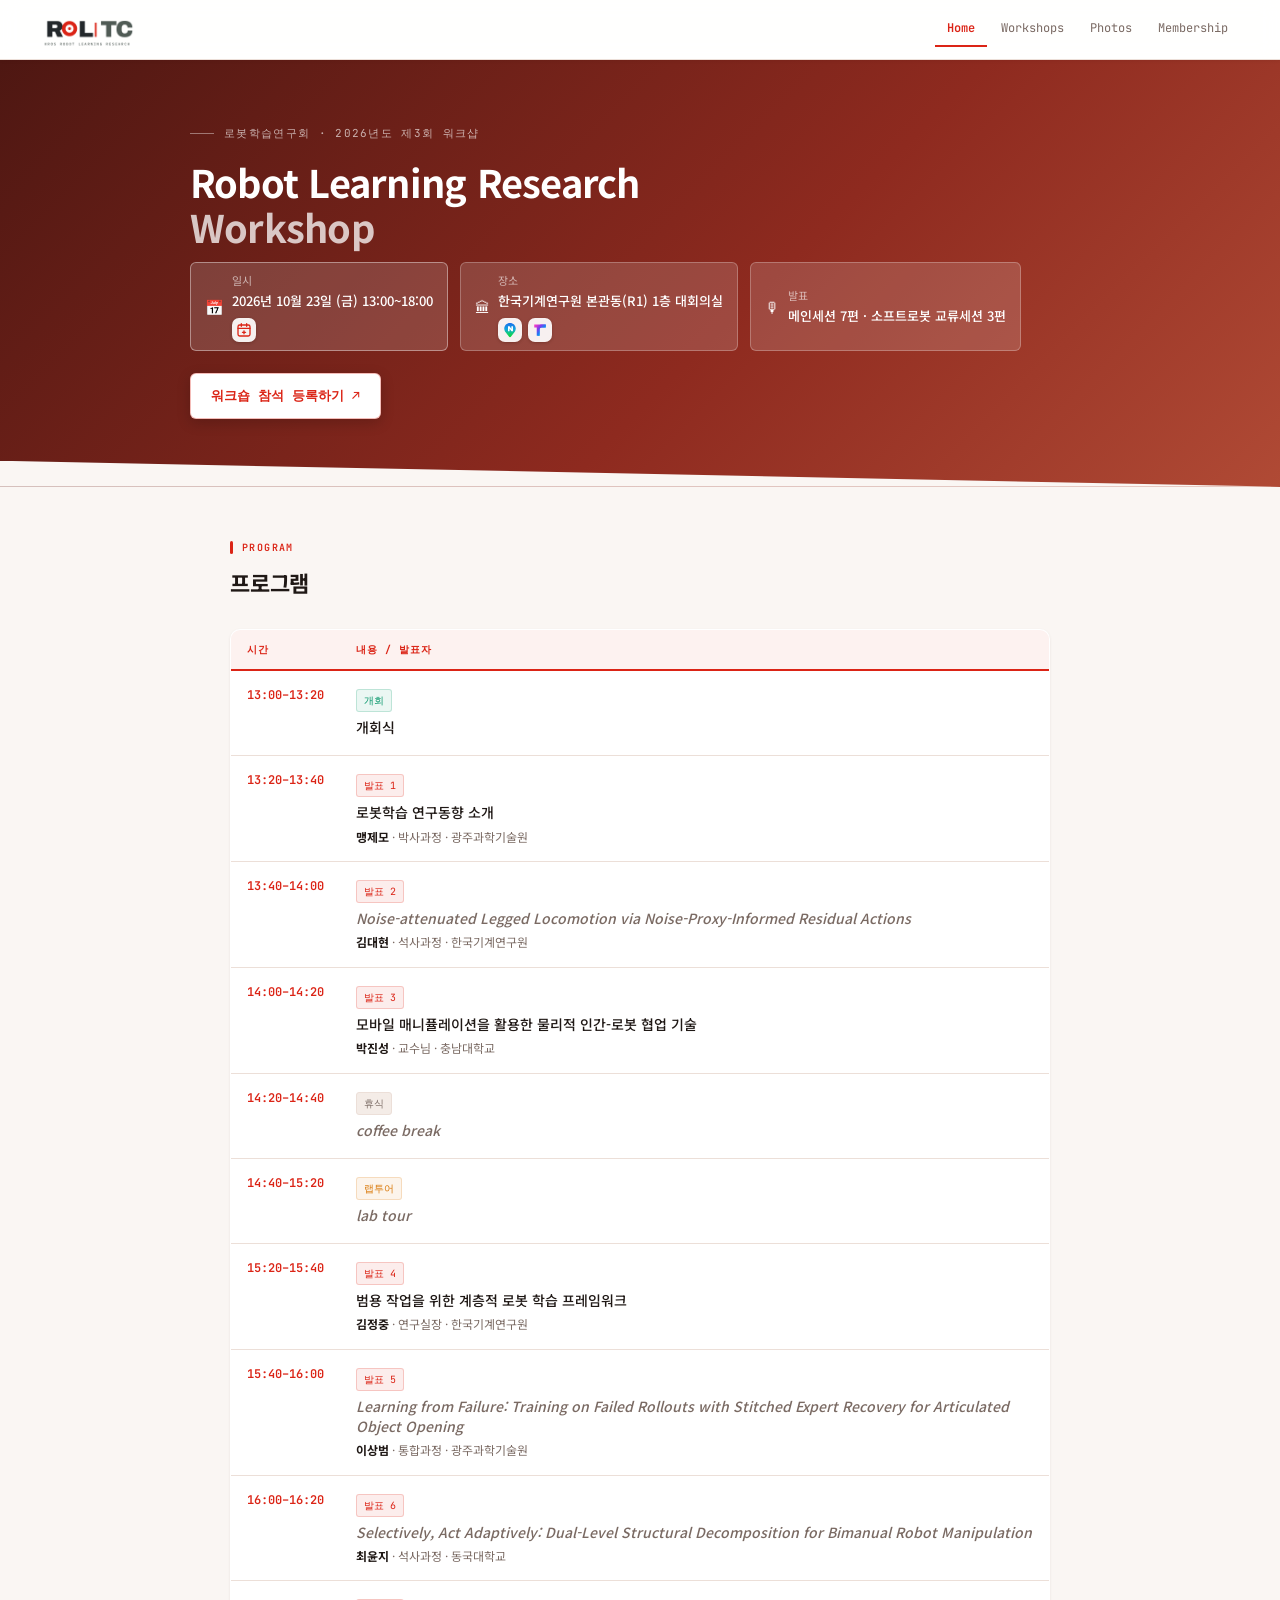
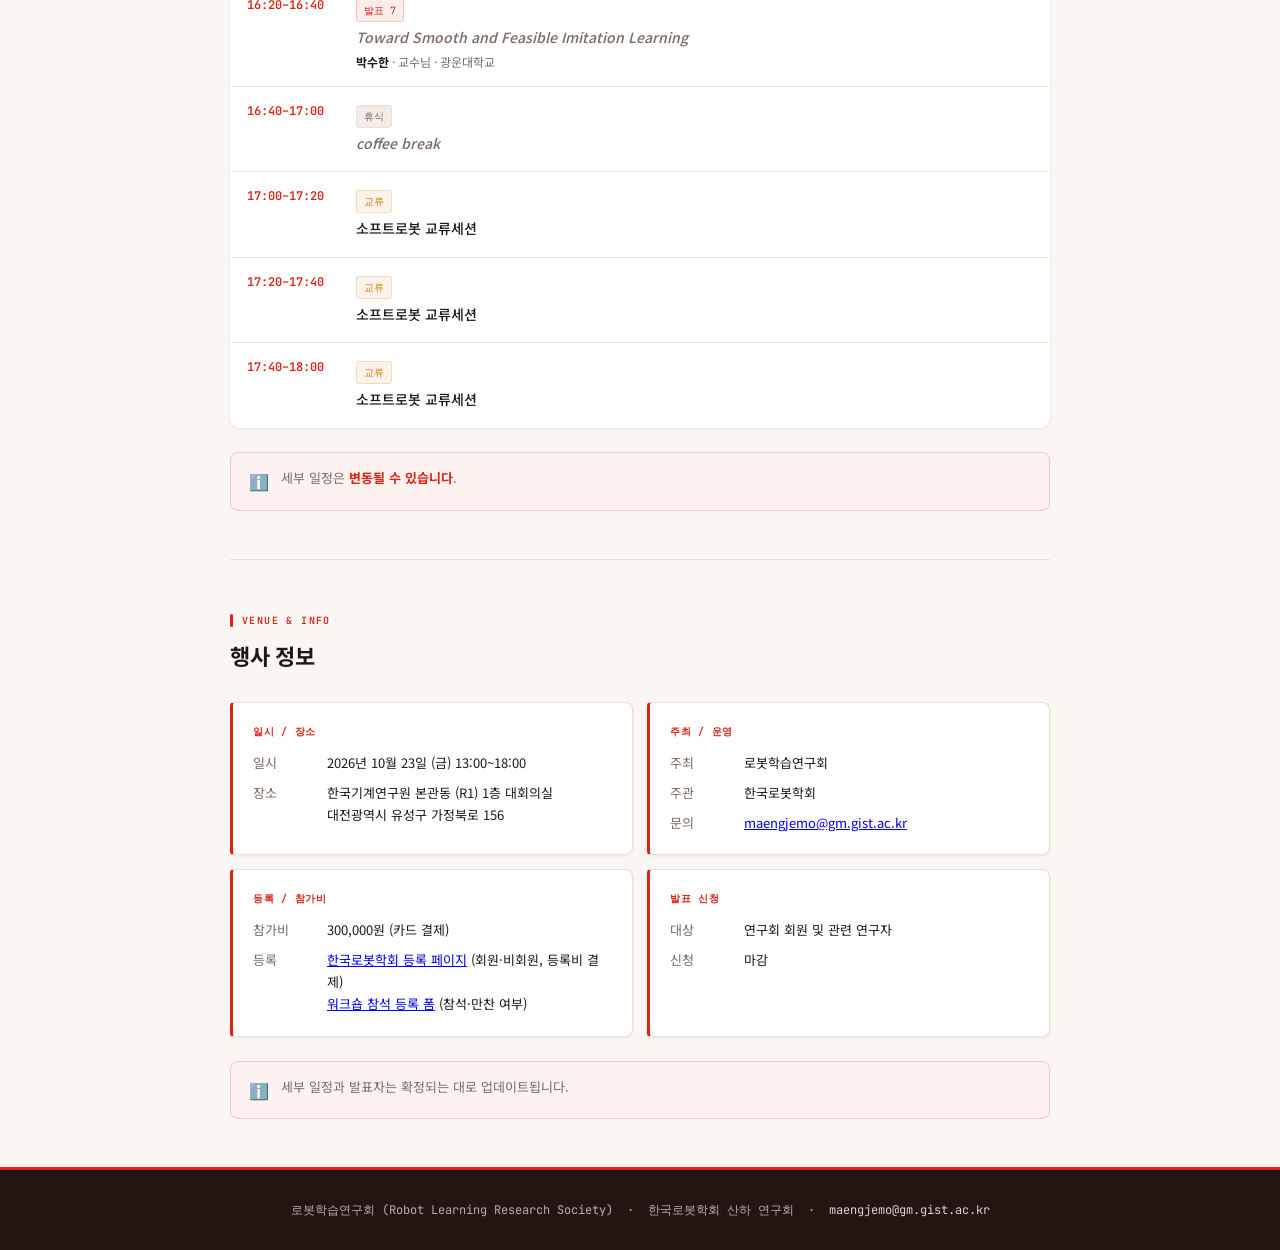
==== index.html @ 141d7c0e "히어로 발표 칩을 '메인세션 7편 · 소프트로봇 교류세션 3편' 으로 나눠 표시 - sync_timetable.py: 교류 배지 행을 따로 세고, 내용이 모두 같으면 그 이름으로 " ====
<!DOCTYPE html>
<html lang="ko">
<head>
  <meta charset="UTF-8">
  <meta name="viewport" content="width=device-width, initial-scale=1.0">
  <title>로봇학습연구회 | 2026년도 제3회 워크샵</title>
    <link rel="icon" href="favicon.ico" sizes="48x48">
  <link rel="icon" type="image/png" sizes="32x32" href="assets/logos/favicon/favicon-32.png">
  <link rel="icon" type="image/png" sizes="16x16" href="assets/logos/favicon/favicon-16.png">
  <link rel="apple-touch-icon" href="assets/logos/favicon/apple-touch-icon.png">
  <link rel="preconnect" href="https://fonts.googleapis.com">
  <link href="https://fonts.googleapis.com/css2?family=Noto+Sans+KR:wght@300;400;500;700&family=JetBrains+Mono:wght@400;600&display=swap" rel="stylesheet">
  <link rel="stylesheet" href="assets/style.css?v=20261006a">
</head>
<body>

<header>
  <a class="logo" href="index.html"><img src="assets/logos/png/RoL-TC_1a_positive.png" alt="RoL-TC · KROS Robot Learning Research"></a>
  <nav class="tabs">
    <a class="tab active" href="index.html">Home</a>
    <a class="tab" href="workshops/index.html">Workshops</a>
    <a class="tab" href="photos/index.html">Photos</a>
    <a class="tab" href="join/index.html">Membership</a>
  </nav>
</header>

<div class="hero">
  <div class="hero-inner">
    <div class="hero-eyebrow">로봇학습연구회 · 2026년도 제3회 워크샵</div>
    <h1>Robot Learning Research<br><em>Workshop</em></h1>
    <div class="hero-meta">
      <div class="meta-chip chip-accent">
        <span class="icon">📅</span>
        <div>
          <span class="label">일시</span>
          <span class="value">2026년 10월 23일 (금) 13:00~18:00</span>
          <div class="chip-actions">
            <div class="cal-add">
              <button type="button" class="chip-icon cal-add-btn" aria-haspopup="true" aria-expanded="false" title="일정 추가" aria-label="일정 추가"><img src="assets/icons/addcal.svg" alt="일정 추가" width="20" height="20"></button>
              <div class="cal-add-menu" hidden>
                <a class="cal-add-item" href="https://outlook.live.com/calendar/0/deeplink/compose?path=/calendar/action/compose&amp;rru=addevent&amp;subject=2026%EB%85%84%20%EC%A0%9C%203%ED%9A%8C%20%EB%A1%9C%EB%B4%87%ED%95%99%EC%8A%B5%EC%97%B0%EA%B5%AC%ED%9A%8C%20%EC%9B%8C%ED%81%AC%EC%83%B5&amp;startdt=2026-10-23T13%3A00%3A00%2B09%3A00&amp;enddt=2026-10-23T18%3A00%3A00%2B09%3A00&amp;location=%ED%95%9C%EA%B5%AD%EA%B8%B0%EA%B3%84%EC%97%B0%EA%B5%AC%EC%9B%90%20%EB%B3%B8%EA%B4%80%EB%8F%99%20%28R1%29%201%EC%B8%B5%20%EB%8C%80%ED%9A%8C%EC%9D%98%EC%8B%A4%2C%20%EB%8C%80%EC%A0%84%EA%B4%91%EC%97%AD%EC%8B%9C%20%EC%9C%A0%EC%84%B1%EA%B5%AC%20%EA%B0%80%EC%A0%95%EB%B6%81%EB%A1%9C%20156&amp;body=https%3A%2F%2Fgist-ailab.github.io%2Frol-tc-kros%2F" target="_blank" rel="noopener"><img src="assets/icons/outlook.svg" alt="" width="20" height="20"><span class="cai-text"><span class="cai-label">Outlook (개인 계정)</span><span class="cai-desc">outlook.com · hotmail 계정</span></span></a>
                <a class="cal-add-item" href="https://outlook.office.com/calendar/0/deeplink/compose?path=/calendar/action/compose&amp;rru=addevent&amp;subject=2026%EB%85%84%20%EC%A0%9C%203%ED%9A%8C%20%EB%A1%9C%EB%B4%87%ED%95%99%EC%8A%B5%EC%97%B0%EA%B5%AC%ED%9A%8C%20%EC%9B%8C%ED%81%AC%EC%83%B5&amp;startdt=2026-10-23T13%3A00%3A00%2B09%3A00&amp;enddt=2026-10-23T18%3A00%3A00%2B09%3A00&amp;location=%ED%95%9C%EA%B5%AD%EA%B8%B0%EA%B3%84%EC%97%B0%EA%B5%AC%EC%9B%90%20%EB%B3%B8%EA%B4%80%EB%8F%99%20%28R1%29%201%EC%B8%B5%20%EB%8C%80%ED%9A%8C%EC%9D%98%EC%8B%A4%2C%20%EB%8C%80%EC%A0%84%EA%B4%91%EC%97%AD%EC%8B%9C%20%EC%9C%A0%EC%84%B1%EA%B5%AC%20%EA%B0%80%EC%A0%95%EB%B6%81%EB%A1%9C%20156&amp;body=https%3A%2F%2Fgist-ailab.github.io%2Frol-tc-kros%2F" target="_blank" rel="noopener"><img src="assets/icons/outlook.svg" alt="" width="20" height="20"><span class="cai-text"><span class="cai-label">Outlook (회사·학교 계정)</span><span class="cai-desc">Microsoft 365 계정</span></span></a>
                <a class="cal-add-item" href="https://calendar.google.com/calendar/render?action=TEMPLATE&amp;text=2026%EB%85%84%20%EC%A0%9C%203%ED%9A%8C%20%EB%A1%9C%EB%B4%87%ED%95%99%EC%8A%B5%EC%97%B0%EA%B5%AC%ED%9A%8C%20%EC%9B%8C%ED%81%AC%EC%83%B5&amp;dates=20261023T040000Z/20261023T090000Z&amp;details=2026%EB%85%84%20%EC%A0%9C%203%ED%9A%8C%20%EB%A1%9C%EB%B4%87%ED%95%99%EC%8A%B5%EC%97%B0%EA%B5%AC%ED%9A%8C%20%EC%9B%8C%ED%81%AC%EC%83%B5&amp;location=%ED%95%9C%EA%B5%AD%EA%B8%B0%EA%B3%84%EC%97%B0%EA%B5%AC%EC%9B%90%20%EB%B3%B8%EA%B4%80%EB%8F%99%20%28R1%29%201%EC%B8%B5%20%EB%8C%80%ED%9A%8C%EC%9D%98%EC%8B%A4%2C%20%EB%8C%80%EC%A0%84%EA%B4%91%EC%97%AD%EC%8B%9C%20%EC%9C%A0%EC%84%B1%EA%B5%AC%20%EA%B0%80%EC%A0%95%EB%B6%81%EB%A1%9C%20156" target="_blank" rel="noopener"><img src="assets/icons/gcal.svg" alt="" width="20" height="20"><span class="cai-text"><span class="cai-label">구글 캘린더</span><span class="cai-desc">Google 계정</span></span></a>
                <a class="cal-add-item" href="events/2026-3rd.ics" download><svg viewBox="0 0 24 24" fill="none" stroke="#7a6a63" stroke-width="2" stroke-linecap="round" stroke-linejoin="round" aria-hidden="true"><path d="M14 3H7a2 2 0 0 0-2 2v14a2 2 0 0 0 2 2h10a2 2 0 0 0 2-2V8z"/><path d="M14 3v5h5M9 13h6M9 17h4"/></svg><span class="cai-text"><span class="cai-label">일정 파일 (.ics)</span><span class="cai-desc">데스크톱 Outlook · 애플 캘린더</span></span></a>
                <div class="cal-add-note">해당 계정으로 로그인되어 있어야 일정이 바로 추가됩니다.</div>
              </div>
            </div>
          </div>
        </div>
      </div>
      <div class="meta-chip">
        <span class="icon">🏛</span>
        <div>
          <span class="label">장소</span>
          <span class="value">한국기계연구원 본관동(R1) 1층 대회의실</span>
          <div class="chip-actions">
            <a class="chip-icon" href="https://naver.me/5apTqDJJ" target="_blank" rel="noopener" title="네이버지도에서 보기" aria-label="네이버지도에서 보기"><img src="assets/icons/navermap.svg" alt="네이버지도"></a>
            <!-- tmap:// 링크는 TMAP 앱이 설치된 모바일에서만 열립니다. 목적지 좌표는 네이버 장소 11642652(한국기계연구원, naver.me/5apTqDJJ) 기준입니다. -->
            <a class="chip-icon" href="tmap://route?goalname=%ED%95%9C%EA%B5%AD%EA%B8%B0%EA%B3%84%EC%97%B0%EA%B5%AC%EC%9B%90&amp;goalx=127.3589583&amp;goaly=36.3962305" title="TMAP으로 길찾기 (모바일 앱 전용)" aria-label="TMAP으로 길찾기"><img src="assets/icons/tmap.svg" alt="TMAP"></a>
          </div>
        </div>
      </div>
      <div class="meta-chip">
        <span class="icon">🎙</span>
        <div>
          <span class="label">발표</span>
          <!-- timetable:talkcount:begin -->
          <span class="value">메인세션 7편 · 소프트로봇 교류세션 3편</span>
          <!-- timetable:talkcount:end -->
        </div>
      </div>
    </div>
    <div class="hero-cta">
      <a class="btn" href="https://docs.google.com/forms/d/1-0B5c2NixO6fkD04GZuQ_BY6SUIuheTOsx90QlJ9oec/viewform" target="_blank" rel="noopener">워크숍 참석 등록하기 ↗</a>
    </div>
  </div>
</div>

<div class="container">

  <!-- 프로그램 -->
  <section>
    <div class="section-label">Program</div>
    <h2>프로그램</h2>
    <table class="program-table">
      <thead>
        <tr>
          <th>시간</th>
          <th>내용 / 발표자</th>
        </tr>
      </thead>
      <tbody>
        <!-- timetable:program:begin -->
        <tr>
          <td class="time-cell">13:00–13:20</td>
          <td>
            <span class="type-badge badge-open">개회</span>
            <div class="talk-title">개회식</div>
          </td>
        </tr>
        <tr>
          <td class="time-cell">13:20–13:40</td>
          <td>
            <span class="type-badge badge-talk">발표 1</span>
            <div class="talk-title">로봇학습 연구동향 소개</div>
            <div class="talk-speaker"><strong>맹제모</strong> · 박사과정 · 광주과학기술원</div>
          </td>
        </tr>
        <tr>
          <td class="time-cell">13:40–14:00</td>
          <td>
            <span class="type-badge badge-talk">발표 2</span>
            <div class="talk-title"><em>Noise-attenuated Legged Locomotion via Noise-Proxy-Informed Residual Actions</em></div>
            <div class="talk-speaker"><strong>김대현</strong> · 석사과정 · 한국기계연구원</div>
          </td>
        </tr>
        <tr>
          <td class="time-cell">14:00–14:20</td>
          <td>
            <span class="type-badge badge-talk">발표 3</span>
            <div class="talk-title">모바일 매니퓰레이션을 활용한 물리적 인간-로봇 협업 기술</div>
            <div class="talk-speaker"><strong>박진성</strong> · 교수님 · 충남대학교</div>
          </td>
        </tr>
        <tr>
          <td class="time-cell">14:20–14:40</td>
          <td>
            <span class="type-badge badge-break">휴식</span>
            <div class="talk-title"><em>coffee break</em></div>
          </td>
        </tr>
        <tr>
          <td class="time-cell">14:40–15:20</td>
          <td>
            <span class="type-badge badge-discussion">랩투어</span>
            <div class="talk-title"><em>lab tour</em></div>
          </td>
        </tr>
        <tr>
          <td class="time-cell">15:20–15:40</td>
          <td>
            <span class="type-badge badge-talk">발표 4</span>
            <div class="talk-title">범용 작업을 위한 계층적 로봇 학습 프레임워크</div>
            <div class="talk-speaker"><strong>김정중</strong> · 연구실장 · 한국기계연구원</div>
          </td>
        </tr>
        <tr>
          <td class="time-cell">15:40–16:00</td>
          <td>
            <span class="type-badge badge-talk">발표 5</span>
            <div class="talk-title"><em>Learning from Failure: Training on Failed Rollouts with Stitched Expert Recovery for Articulated Object Opening</em></div>
            <div class="talk-speaker"><strong>이상범</strong> · 통합과정 · 광주과학기술원</div>
          </td>
        </tr>
        <tr>
          <td class="time-cell">16:00–16:20</td>
          <td>
            <span class="type-badge badge-talk">발표 6</span>
            <div class="talk-title"><em>Selectively, Act Adaptively: Dual-Level Structural Decomposition for Bimanual Robot Manipulation</em></div>
            <div class="talk-speaker"><strong>최윤지</strong> · 석사과정 · 동국대학교</div>
          </td>
        </tr>
        <tr>
          <td class="time-cell">16:20–16:40</td>
          <td>
            <span class="type-badge badge-talk">발표 7</span>
            <div class="talk-title"><em>Toward Smooth and Feasible Imitation Learning</em></div>
            <div class="talk-speaker"><strong>박수한</strong> · 교수님 · 광운대학교</div>
          </td>
        </tr>
        <tr>
          <td class="time-cell">16:40–17:00</td>
          <td>
            <span class="type-badge badge-break">휴식</span>
            <div class="talk-title"><em>coffee break</em></div>
          </td>
        </tr>
        <tr>
          <td class="time-cell">17:00–17:20</td>
          <td>
            <span class="type-badge badge-discussion">교류</span>
            <div class="talk-title">소프트로봇 교류세션</div>
          </td>
        </tr>
        <tr>
          <td class="time-cell">17:20–17:40</td>
          <td>
            <span class="type-badge badge-discussion">교류</span>
            <div class="talk-title">소프트로봇 교류세션</div>
          </td>
        </tr>
        <tr>
          <td class="time-cell">17:40–18:00</td>
          <td>
            <span class="type-badge badge-discussion">교류</span>
            <div class="talk-title">소프트로봇 교류세션</div>
          </td>
        </tr>
        <!-- timetable:program:end -->
      </tbody>
    </table>
    <div class="notice">
      <span class="notice-icon">ℹ️</span>
      <div>세부 일정은 <strong>변동될 수 있습니다</strong>.</div>
    </div>
  </section>


  <!-- 행사 정보 -->
  <section>
    <div class="section-label">Venue &amp; Info</div>
    <h2>행사 정보</h2>
    <div class="info-grid">
      <div class="info-box">
        <h3>일시 / 장소</h3>
        <div class="info-row">
          <span class="info-key">일시</span>
          <span class="info-val">2026년 10월 23일 (금) 13:00~18:00</span>
        </div>
        <div class="info-row">
          <span class="info-key">장소</span>
          <span class="info-val">한국기계연구원 본관동 (R1) 1층 대회의실<br>대전광역시 유성구 가정북로 156</span>
        </div>
      </div>
      <div class="info-box">
        <h3>주최 / 운영</h3>
        <div class="info-row">
          <span class="info-key">주최</span>
          <span class="info-val">로봇학습연구회</span>
        </div>
        <div class="info-row">
          <span class="info-key">주관</span>
          <span class="info-val">한국로봇학회</span>
        </div>
        <div class="info-row">
          <span class="info-key">문의</span>
          <span class="info-val"><a href="mailto:maengjemo@gm.gist.ac.kr">maengjemo@gm.gist.ac.kr</a></span>
        </div>
      </div>
      <div class="info-box">
        <h3>등록 / 참가비</h3>
        <div class="info-row">
          <span class="info-key">참가비</span>
          <span class="info-val">300,000원 (카드 결제)</span>
        </div>
        <div class="info-row">
          <span class="info-key">등록</span>
          <span class="info-val"><a href="https://kros.org/Conference/ConferenceRegistration.asp?AC=3&amp;CODE=CD20260603&amp;CpPage=R#CONF" target="_blank" rel="noopener">한국로봇학회 등록 페이지</a> (회원·비회원, 등록비 결제)<br><a href="https://docs.google.com/forms/d/1-0B5c2NixO6fkD04GZuQ_BY6SUIuheTOsx90QlJ9oec/viewform" target="_blank" rel="noopener">워크숍 참석 등록 폼</a> (참석·만찬 여부)</span>
        </div>
      </div>
      <div class="info-box">
        <h3>발표 신청</h3>
        <div class="info-row">
          <span class="info-key">대상</span>
          <span class="info-val">연구회 회원 및 관련 연구자</span>
        </div>
        <div class="info-row">
          <span class="info-key">신청</span>
          <span class="info-val">마감</span>
        </div>
      </div>
    </div>
    <div class="notice">
      <span class="notice-icon">ℹ️</span>
      <div>세부 일정과 발표자는 확정되는 대로 업데이트됩니다.</div>
    </div>
  </section>

</div>

<footer>
  로봇학습연구회 (Robot Learning Research Society) &nbsp;·&nbsp;
  한국로봇학회 산하 연구회 &nbsp;·&nbsp;
  <a href="mailto:maengjemo@gm.gist.ac.kr">maengjemo@gm.gist.ac.kr</a>
</footer>

<script src="assets/calendar-popup.js?v=20261006a"></script>

</body>
</html>
---- assets/style.css ----
/* ──────────────────────────────────────────────────────────────
   로봇학습연구회 (Robot Learning Research Society)
   공통 스타일 — 네 페이지(홈·이전 워크샵·Photo·가입신청)가 함께 사용합니다.
   디자인 토큰·헤더·탭·히어로·카드·푸터를 이 파일에서 일괄 관리합니다.
   ────────────────────────────────────────────────────────────── */

:root {
  /* 웜 뉴트럴 배경 (레드 팔레트에 맞춘 아이보리·웜 그레이 계열) */
  --bg: #faf6f3;
  --bg2: #ffffff;
  --bg3: #f4ece7;
  --border: #ecdfd8;
  /* 브랜드 레드 (#DB2416) 와 파생 톤 */
  --accent: #db2416;
  --accent2: #f5532e;        /* 밝은 주황빛 레드 */
  --accent-dark: #8a1409;    /* 진한 마룬 */
  /* 히어로 전용 눌린 톤 — 원색을 넓은 면적에 깔면 자극이 강해 채도를 낮춘 벽돌·테라코타 계열 */
  --hero-deep: #4e1712;
  --hero-mid: #8e2a1f;
  --hero-soft: #b04a35;
  --accent-dim: rgba(219,36,22,0.08);
  --accent-tint: #fdf2f0;    /* 아주 옅은 레드 틴트 */
  --text: #1f1815;
  --text-muted: #7a6a63;
  --text-dim: #a99b93;
  --green: #059669;
  --amber: #d97706;
  --mono: 'JetBrains Mono', monospace;
  --sans: 'Noto Sans KR', sans-serif;
  --shadow: 0 1px 3px rgba(60,20,10,0.08);
}
* { box-sizing: border-box; margin: 0; padding: 0; }
body {
  background: var(--bg);
  color: var(--text);
  font-family: var(--sans);
  font-size: 15px;
  line-height: 1.7;
  min-height: 100vh;
}

/* ── Header + 탭 내비게이션 ── */
header {
  border-bottom: 1px solid var(--border);
  padding: 0 40px;
  display: flex;
  align-items: center;
  justify-content: space-between;
  gap: 16px;
  height: 60px;
  position: sticky;
  top: 0;
  background: rgba(255,255,255,0.92);
  box-shadow: var(--shadow);
  backdrop-filter: blur(10px);
  z-index: 100;
}
.logo {
  font-family: var(--mono);
  font-size: 13px;
  font-weight: 600;
  color: var(--accent);
  letter-spacing: 0.04em;
  text-decoration: none;
  white-space: nowrap;
  flex-shrink: 0;
}
.logo span { color: var(--text-muted); font-weight: 400; }
.logo img { height: 46px; display: block; width: auto; }

.tabs {
  display: flex;
  align-items: center;
  gap: 2px;
  overflow-x: auto;
}
.tab {
  font-family: var(--mono);
  font-size: 12px;
  color: var(--text-muted);
  text-decoration: none;
  padding: 6px 12px;
  border-radius: 6px 6px 0 0;
  border-bottom: 2px solid transparent;
  white-space: nowrap;
  transition: color 0.15s, background 0.15s;
}
.tab:hover { color: var(--accent); background: var(--accent-dim); }
.tab.active {
  color: var(--accent);
  border-bottom-color: var(--accent);
  font-weight: 600;
}

/* ── Hero ── */
.hero {
  background: linear-gradient(135deg, var(--hero-deep) 0%, var(--hero-mid) 58%, var(--hero-soft) 100%);
  padding: 64px 40px 68px;
  color: white;
  /* 자식을 자르지 않도록 position + z-index 로 아래 섹션보다 위에 그립니다.
     (히어로에 clip-path 를 걸면 일정 추가 팝업처럼 밖으로 나오는 자식까지 잘립니다.) */
  position: relative;
  z-index: 1;
}
/* 하단 사선 마감 — 본문 배경색 삼각형을 덮어 그려 원본의 직선 마감과 구별합니다. */
.hero::after {
  content: '';
  position: absolute;
  left: 0;
  right: 0;
  bottom: 0;
  height: 26px;
  background: var(--bg);
  clip-path: polygon(0 0, 100% 100%, 0 100%);
  pointer-events: none;
  z-index: 0;
}
.hero-inner { max-width: 900px; margin: 0 auto; }
.hero-eyebrow {
  font-family: var(--mono);
  font-size: 11px;
  color: rgba(255,255,255,0.65);
  letter-spacing: 0.12em;
  text-transform: uppercase;
  margin-bottom: 16px;
  display: flex;
  align-items: center;
  gap: 10px;
}
.hero-eyebrow::before {
  content: '';
  display: inline-block;
  width: 24px;
  height: 1px;
  background: rgba(255,255,255,0.4);
}
h1 {
  font-size: 38px;
  font-weight: 700;
  line-height: 1.2;
  letter-spacing: -0.02em;
  margin-bottom: 12px;
  color: white;
}
h1 em { font-style: normal; color: rgba(255,255,255,0.75); }
.hero-sub {
  font-size: 16px;
  color: rgba(255,255,255,0.75);
  margin-bottom: 36px;
}
.hero-sub:last-child { margin-bottom: 0; }
.hero-meta { display: flex; flex-wrap: wrap; gap: 12px; }
.meta-chip {
  display: flex;
  align-items: center;
  gap: 8px;
  background: rgba(255,255,255,0.15);
  border: 1px solid rgba(255,255,255,0.25);
  border-radius: 6px;
  padding: 8px 14px;
  font-size: 13px;
}
.meta-chip .icon { font-size: 15px; }
.meta-chip .label { color: rgba(255,255,255,0.6); font-size: 11px; display: block; }
.meta-chip .value { color: white; font-weight: 500; }
.meta-chip .value.tbd { color: rgba(255,255,255,0.6); font-style: italic; font-weight: 400; }
.chip-accent { border-color: rgba(255,255,255,0.4); }

/* 히어로 칩 내부 아이콘 링크 (일시=캘린더 추가, 장소=지도 앱) */
.chip-actions {
  display: flex;
  align-items: center;
  gap: 6px;
  margin-top: 6px;
}
.chip-icon {
  display: inline-flex;
  align-items: center;
  justify-content: center;
  width: 24px;
  height: 24px;
  border-radius: 7px;
  /* 어두운 히어로 배경에서 로고 색이 묻히지 않도록 밝은 배경으로 대비 확보 */
  background: rgba(255,255,255,0.92);
  box-shadow: 0 1px 3px rgba(60,20,10,0.3);
  transition: background 0.15s, transform 0.15s, box-shadow 0.15s;
  flex-shrink: 0;
}
.chip-icon img { width: 16px; height: 16px; display: block; }
.chip-icon svg { width: 16px; height: 16px; display: block; }
.chip-icon:hover {
  background: #ffffff;
  transform: translateY(-1px);
  box-shadow: 0 3px 8px rgba(60,20,10,0.35);
}

/* 일시 칩의 "일정 추가" 팝업 */
/* 팝업이 히어로의 사선 마감(.hero::after)과 아래 섹션보다 위에 오도록 */
.cal-add { position: relative; display: inline-flex; z-index: 20; }
.cal-add-btn {
  border: none;
  cursor: pointer;
  padding: 0;
  font: inherit;
}
.cal-add-menu {
  position: absolute;
  top: calc(100% + 8px);
  left: 0;
  z-index: 200;
  width: 280px;
  max-width: calc(100vw - 40px);
  background: var(--bg2);
  border: 1px solid var(--border);
  border-radius: 10px;
  box-shadow: 0 8px 28px rgba(60,20,10,0.25);
  padding: 6px;
  /* 밝은 카드이므로 히어로의 흰 글자색을 본문 색으로 되돌립니다. */
  color: var(--text);
}
.cal-add-menu[hidden] { display: none; }
.cal-add-item {
  display: flex;
  align-items: center;
  gap: 11px;
  padding: 9px 10px;
  border-radius: 7px;
  text-decoration: none;
  color: var(--text);
  transition: background 0.15s;
}
.cal-add-item:hover { background: var(--bg3); }
.cal-add-item img,
.cal-add-item svg { width: 20px; height: 20px; flex-shrink: 0; display: block; }
.cai-text { display: flex; flex-direction: column; line-height: 1.35; }
.cai-label { font-size: 13px; font-weight: 500; color: var(--text); }
.cai-desc { font-family: var(--mono); font-size: 10px; color: var(--text-muted); }
.cal-add-note {
  font-size: 11px;
  color: var(--text-muted);
  line-height: 1.5;
  padding: 8px 10px 4px;
  margin-top: 4px;
  border-top: 1px solid var(--border);
}

/* ── Section ── */
.container { max-width: 900px; margin: 0 auto; padding: 0 40px; }
section { padding: 48px 0; border-top: 1px solid var(--border); }
section:first-child { border-top: none; }
.section-label {
  font-family: var(--mono);
  font-size: 10px;
  color: var(--accent);
  letter-spacing: 0.14em;
  text-transform: uppercase;
  margin-bottom: 8px;
  font-weight: 600;
  display: inline-flex;
  align-items: center;
  gap: 9px;
}
.section-label::before {
  content: '';
  display: inline-block;
  width: 3px;
  height: 13px;
  background: var(--accent);
  border-radius: 2px;
}
h2 {
  font-size: 22px;
  font-weight: 700;
  margin-bottom: 28px;
  letter-spacing: -0.01em;
  color: var(--text);
}

/* ── Program Table ── */
.program-table {
  width: 100%;
  border-collapse: collapse;
  background: var(--bg2);
  border: 1px solid var(--border);
  border-radius: 10px;
  overflow: hidden;
  box-shadow: var(--shadow);
}
.program-table th {
  font-family: var(--mono);
  font-size: 10px;
  letter-spacing: 0.1em;
  text-transform: uppercase;
  color: var(--accent);
  text-align: left;
  padding: 11px 16px;
  border-bottom: 2px solid var(--accent);
  background: var(--accent-tint);
}
.program-table td {
  padding: 14px 16px;
  border-bottom: 1px solid var(--border);
  vertical-align: top;
}
.program-table tr:last-child td { border-bottom: none; }
.program-table tbody tr:hover td { background: var(--accent-tint); }
.time-cell {
  font-family: var(--mono);
  font-size: 12px;
  font-weight: 600;
  color: var(--accent);
  white-space: nowrap;
  width: 90px;
}
.time-cell.tbd { font-weight: 400; }
.type-badge {
  display: inline-block;
  font-family: var(--mono);
  font-size: 10px;
  padding: 2px 7px;
  border-radius: 3px;
  margin-bottom: 5px;
}
.badge-talk { background: var(--accent-dim); color: var(--accent); border: 1px solid rgba(219,36,22,0.2); }
.badge-break { background: var(--bg3); color: var(--text-muted); border: 1px solid var(--border); }
.badge-open { background: rgba(5,150,105,0.08); color: var(--green); border: 1px solid rgba(5,150,105,0.2); }
.badge-discussion { background: rgba(217,119,6,0.08); color: var(--amber); border: 1px solid rgba(217,119,6,0.2); }
.talk-title {
  font-size: 14px;
  font-weight: 500;
  color: var(--text);
  line-height: 1.45;
  margin-bottom: 4px;
}
.talk-title em { font-style: italic; color: var(--text-muted); }
.talk-speaker { font-size: 12px; color: var(--text-muted); }
.talk-speaker strong { color: var(--text); }
.tbd { color: var(--text-dim); font-style: italic; }

/* ── Speaker Cards ── */
.speaker-grid {
  display: grid;
  grid-template-columns: repeat(auto-fill, minmax(260px, 1fr));
  gap: 14px;
}
.speaker-card {
  position: relative;
  background: var(--bg2);
  border: 1px solid var(--border);
  border-radius: 8px;
  padding: 18px 20px;
  transition: border-color 0.2s, box-shadow 0.2s, transform 0.2s;
  box-shadow: var(--shadow);
  overflow: hidden;
}
/* 카드 상단 레드 액센트 라인 */
.speaker-card::before {
  content: '';
  position: absolute;
  top: 0; left: 0; right: 0;
  height: 3px;
  background: linear-gradient(90deg, var(--accent), var(--accent2));
}
.speaker-card.tbd-card::before { background: var(--border); }
.speaker-card:hover { border-color: rgba(219,36,22,0.4); box-shadow: 0 6px 16px rgba(138,20,9,0.12); transform: translateY(-2px); }
.speaker-card.confirmed { border-color: rgba(219,36,22,0.3); background: var(--accent-tint); }
.speaker-card.tbd-card { opacity: 0.72; }
.sc-top {
  display: flex;
  align-items: flex-start;
  justify-content: space-between;
  margin-bottom: 10px;
}
.sc-num { font-family: var(--mono); font-size: 11px; color: var(--text-dim); }
.sc-status {
  font-family: var(--mono);
  font-size: 10px;
  padding: 2px 7px;
  border-radius: 3px;
}
.status-confirmed { background: rgba(5,150,105,0.08); color: var(--green); border: 1px solid rgba(5,150,105,0.2); }
.status-expected { background: rgba(217,119,6,0.08); color: var(--amber); border: 1px solid rgba(217,119,6,0.2); }
.sc-name { font-size: 15px; font-weight: 700; margin-bottom: 2px; }
.sc-name.tbd { font-weight: 500; }
.sc-affil { font-size: 12px; color: var(--text-muted); margin-bottom: 10px; }
.sc-title {
  font-size: 12px;
  color: var(--text);
  line-height: 1.5;
  padding: 8px 10px;
  background: var(--bg3);
  border-radius: 4px;
  border-left: 2px solid var(--accent);
}
.sc-title.tbd-title {
  color: var(--text-dim);
  border-left-color: var(--border);
  font-style: italic;
}

/* ── Info Grid ── */
.info-grid { display: grid; grid-template-columns: 1fr 1fr; gap: 14px; }
.info-box {
  background: var(--bg2);
  border: 1px solid var(--border);
  border-left: 3px solid var(--accent);
  border-radius: 4px 8px 8px 4px;
  padding: 20px;
  box-shadow: var(--shadow);
}
.info-box h3 {
  font-size: 10px;
  font-weight: 600;
  color: var(--accent);
  margin-bottom: 12px;
  font-family: var(--mono);
  text-transform: uppercase;
  letter-spacing: 0.07em;
}
.info-row { display: flex; gap: 10px; margin-bottom: 8px; font-size: 13px; }
.info-row:last-child { margin-bottom: 0; }
.info-key { color: var(--text-muted); min-width: 64px; flex-shrink: 0; }
.info-val { color: var(--text); }

/* ── Notice ── */
.notice {
  background: var(--accent-tint);
  border: 1px solid rgba(219,36,22,0.2);
  border-radius: 8px;
  padding: 14px 18px;
  display: flex;
  gap: 12px;
  align-items: flex-start;
  font-size: 13px;
  color: var(--text-muted);
  margin-top: 24px;
}
.notice-icon { font-size: 16px; flex-shrink: 0; margin-top: 1px; }
.notice strong { color: var(--accent); }

/* ── Empty State (빈 상태 안내) ── */
.empty-state {
  background: var(--bg2);
  border: 1px dashed var(--border);
  border-radius: 12px;
  padding: 60px 32px;
  text-align: center;
  box-shadow: var(--shadow);
}
.empty-state .es-icon { font-size: 42px; margin-bottom: 14px; line-height: 1; }
.empty-state .es-title { font-size: 17px; font-weight: 700; margin-bottom: 8px; color: var(--text); }
.empty-state .es-desc { font-size: 14px; color: var(--text-muted); max-width: 420px; margin: 0 auto; }

/* ── Workshop Archive Cards ── */
.workshop-grid {
  display: grid;
  grid-template-columns: repeat(auto-fill, minmax(260px, 1fr));
  gap: 12px;
}
.workshop-card {
  position: relative;
  background: var(--bg2);
  border: 1px solid var(--border);
  border-radius: 10px;
  padding: 18px 20px;
  text-decoration: none;
  color: inherit;
  box-shadow: var(--shadow);
  transition: box-shadow 0.2s, border-color 0.2s, transform 0.2s;
  display: block;
  overflow: hidden;
}
.workshop-card::before {
  content: '';
  position: absolute;
  top: 0; left: 0; right: 0;
  height: 3px;
  background: linear-gradient(90deg, var(--accent), var(--accent2));
}
.workshop-card:hover { box-shadow: 0 6px 18px rgba(138,20,9,0.14); border-color: rgba(219,36,22,0.35); transform: translateY(-2px); }
.card-top { display: flex; justify-content: space-between; align-items: flex-start; margin-bottom: 8px; }
.card-num { font-family: var(--mono); font-size: 11px; color: var(--text-dim); }
.card-badge {
  font-family: var(--mono);
  font-size: 10px;
  padding: 2px 8px;
  border-radius: 3px;
  font-weight: 600;
  background: rgba(5,150,105,0.08);
  color: var(--green);
  border: 1px solid rgba(5,150,105,0.2);
}
.card-badge.upcoming { background: var(--accent-dim); color: var(--accent); border-color: rgba(219,36,22,0.2); }
.card-title { font-size: 15px; font-weight: 700; margin-bottom: 6px; }
.card-meta { font-size: 12px; color: var(--text-muted); display: flex; flex-direction: column; gap: 3px; }

/* ── Photo Gallery ── */
.gallery-grid {
  display: grid;
  grid-template-columns: repeat(auto-fill, minmax(220px, 1fr));
  gap: 12px;
}
.gallery-grid figure {
  margin: 0;
  background: var(--bg2);
  border: 1px solid var(--border);
  border-radius: 10px;
  overflow: hidden;
  box-shadow: var(--shadow);
}
.gallery-grid figure img { width: 100%; display: block; aspect-ratio: 4 / 3; object-fit: cover; }
.gallery-grid figcaption {
  padding: 10px 14px;
  font-size: 12px;
  color: var(--text-muted);
}

/* ── Photo 서브탭 (회차별 갤러리) ── */
.subtab-bar {
  display: flex;
  gap: 6px;
  border-bottom: 1px solid var(--border);
  margin-bottom: 28px;
  overflow-x: auto;
  -webkit-overflow-scrolling: touch;
}
.subtab-btn {
  font-family: var(--mono);
  font-size: 12px;
  font-weight: 600;
  color: var(--text-muted);
  background: transparent;
  border: none;
  border-bottom: 2px solid transparent;
  padding: 8px 14px;
  border-radius: 6px 6px 0 0;
  cursor: pointer;
  white-space: nowrap;
  transition: color 0.15s, background 0.15s;
}
.subtab-btn:hover { color: var(--accent); background: var(--accent-dim); }
.subtab-btn.active { color: var(--accent); border-bottom-color: var(--accent); }
.subtab-panel[hidden] { display: none; }
.subtab-panel h2,
.subtab-panel h3 {
  font-size: 18px;
  font-weight: 700;
  margin-bottom: 16px;
  letter-spacing: -0.01em;
  color: var(--text);
}
.subtab-album { margin-bottom: 20px; }

/* ── 가입신청 폼 영역 ── */
.form-placeholder {
  background: var(--accent-tint);
  border: 1px dashed rgba(219,36,22,0.35);
  border-radius: 12px;
  padding: 44px 32px;
  text-align: center;
  box-shadow: var(--shadow);
}
.form-placeholder .fp-icon { font-size: 40px; margin-bottom: 12px; line-height: 1; }
.form-placeholder .fp-title { font-size: 17px; font-weight: 700; margin-bottom: 8px; color: var(--text); }
.form-placeholder .fp-desc { font-size: 14px; color: var(--text-muted); max-width: 460px; margin: 0 auto 18px; }
.form-embed {
  border: 1px solid var(--border);
  border-radius: 12px;
  overflow: hidden;
  box-shadow: var(--shadow);
  background: var(--bg2);
}
.form-embed iframe { width: 100%; min-height: 900px; border: none; display: block; }
.btn {
  display: inline-flex;
  align-items: center;
  gap: 6px;
  font-family: var(--mono);
  font-size: 12px;
  font-weight: 600;
  color: var(--accent);
  background: var(--bg2);
  border: 1px solid rgba(219,36,22,0.3);
  border-radius: 6px;
  padding: 9px 16px;
  text-decoration: none;
  transition: background 0.15s, border-color 0.15s;
}
.btn:hover { background: var(--accent-dim); border-color: var(--accent); }
/* 히어로의 참석 등록 버튼: 어두운 그라데이션 위에서 흰 버튼으로 눈에 띄게 둔다. */
.hero-cta { margin-top: 22px; }
.hero-cta .btn { font-size: 13px; padding: 11px 20px; box-shadow: 0 4px 14px rgba(0,0,0,0.18); }
.hero-cta .btn:hover { background: var(--accent-tint); }

.prose { font-size: 14px; color: var(--text-muted); line-height: 1.8; }
.prose strong { color: var(--text); }

/* ── Footer ── */
footer {
  border-top: 3px solid var(--accent);
  padding: 30px 40px;
  text-align: center;
  font-size: 12px;
  color: rgba(255,255,255,0.66);
  font-family: var(--mono);
  background: #241512;
}
footer a { color: rgba(255,255,255,0.82); text-decoration: none; }
footer a:hover { color: var(--accent2); }

/* ── 모바일 반응형 ── */
@media (max-width: 640px) {
  header {
    padding: 8px 16px;
    height: auto;
    flex-direction: column;
    align-items: flex-start;
    gap: 6px;
  }
  .tabs { width: 100%; }
  .hero { padding: 48px 20px 40px; }
  h1 { font-size: 26px; }
  .container { padding: 0 20px; }
  .info-grid { grid-template-columns: 1fr; }
  .speaker-grid { grid-template-columns: 1fr; }
  .workshop-grid { grid-template-columns: 1fr; }
  .subtab-bar { flex-wrap: nowrap; }
  .gallery-grid { grid-template-columns: repeat(auto-fill, minmax(150px, 1fr)); }
}
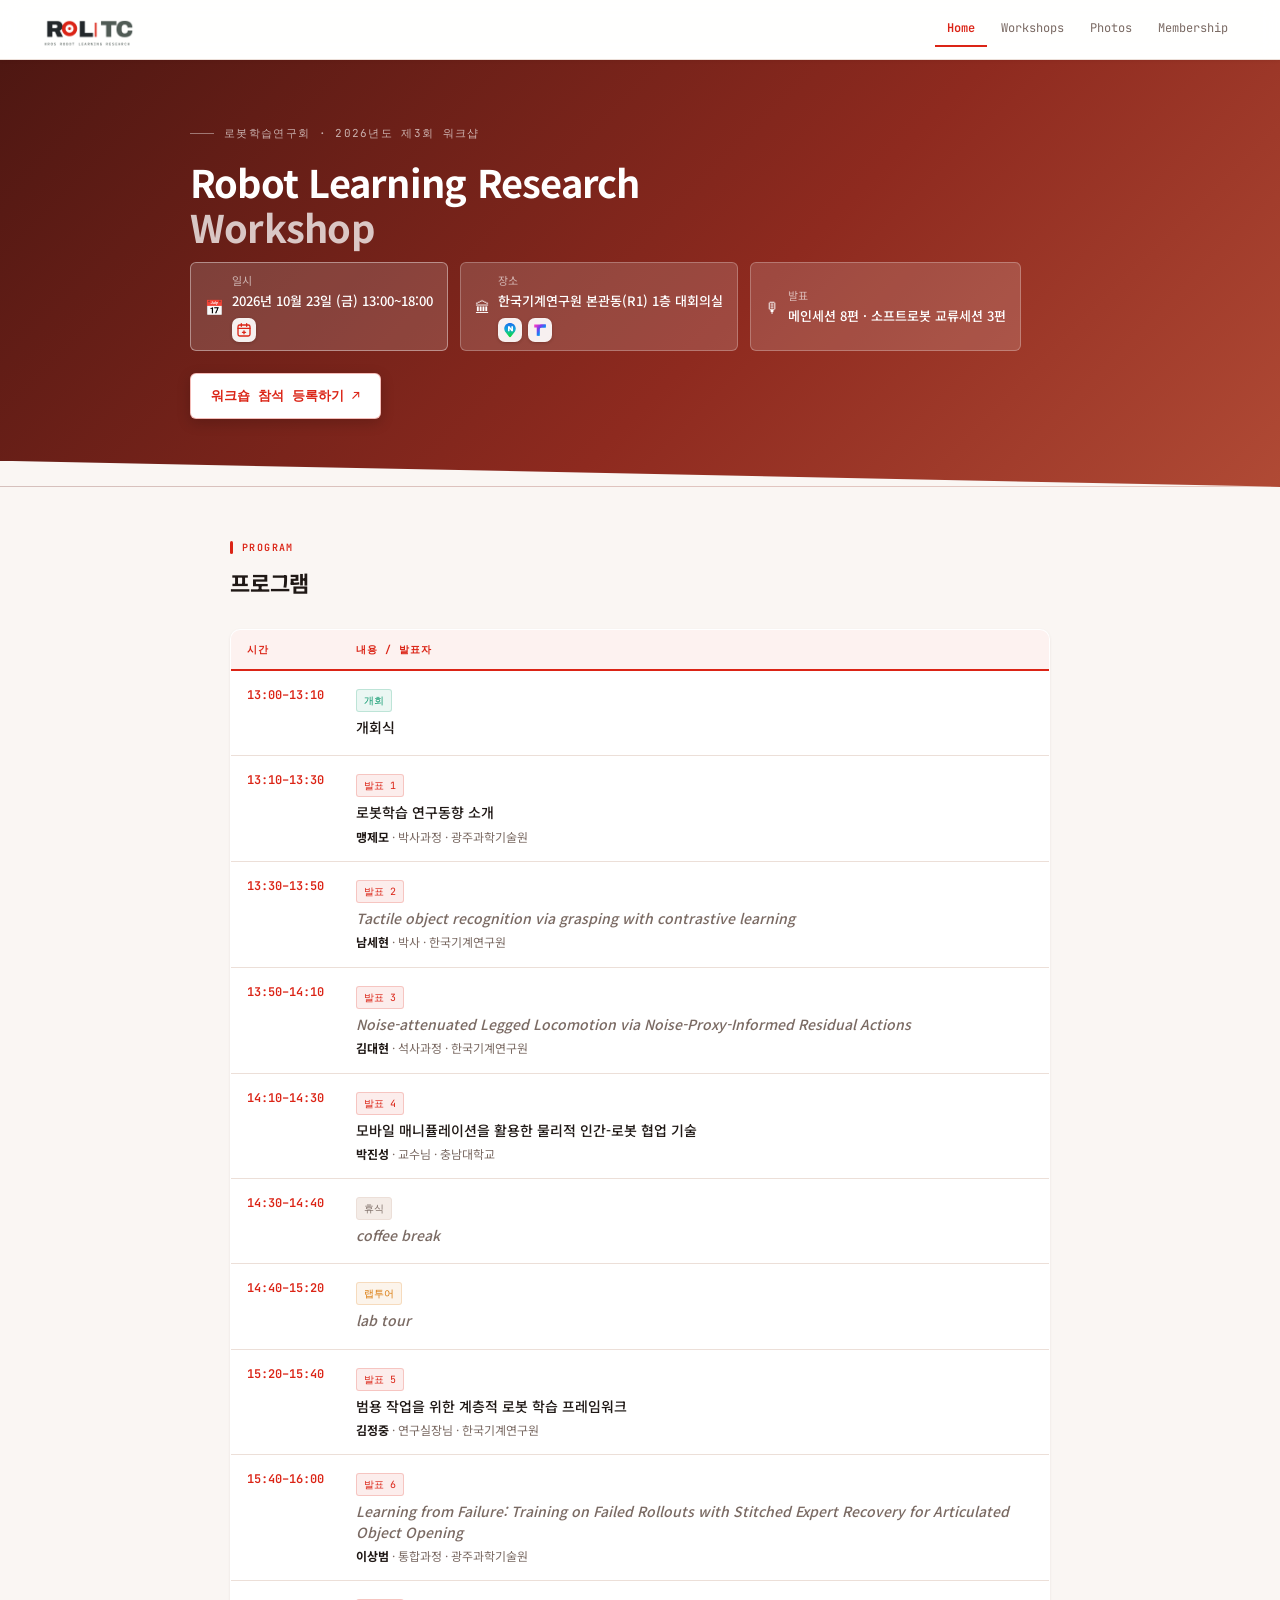
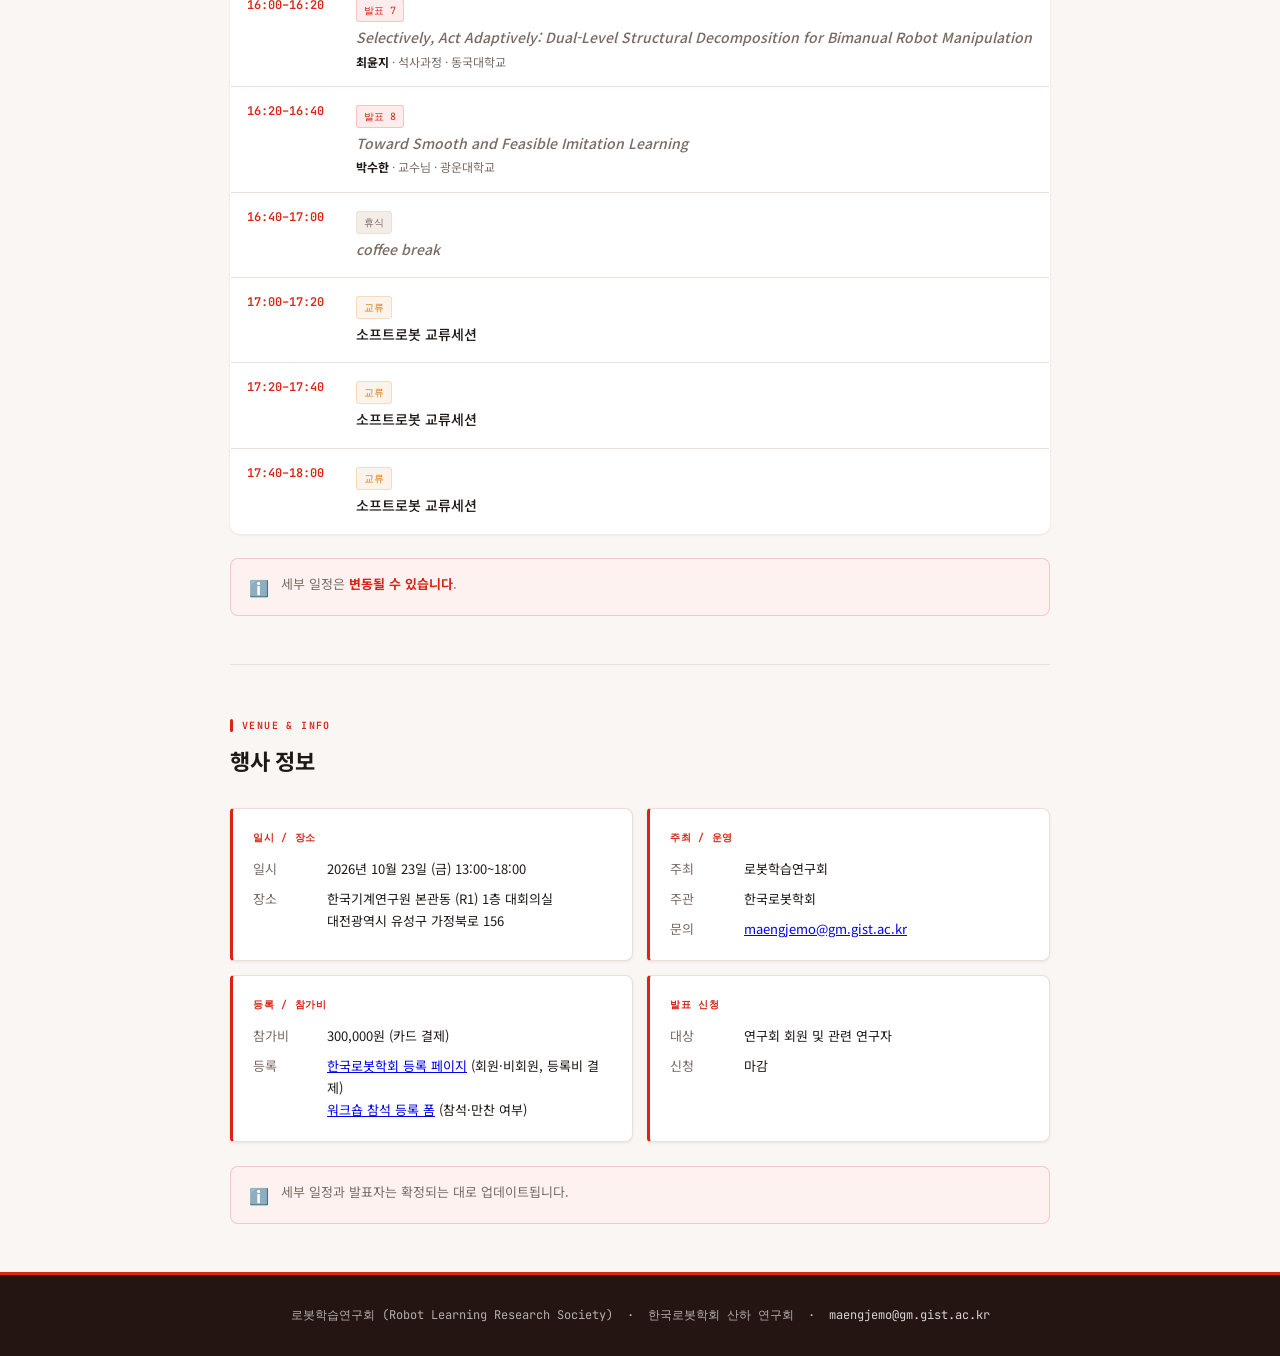
==== commit 8deb7b8a: "제3회 시간표 갱신(시트 WS_26-3차 10/15 기준): 남세현 박사 발표 추가 - 13:30~13:50 Tactile object recognition via grasping" ====
--- a/index.html
+++ b/index.html
@@ -65,7 +65,7 @@
         <div>
           <span class="label">발표</span>
           <!-- timetable:talkcount:begin -->
-          <span class="value">메인세션 7편 · 소프트로봇 교류세션 3편</span>
+          <span class="value">메인세션 8편 · 소프트로봇 교류세션 3편</span>
           <!-- timetable:talkcount:end -->
         </div>
       </div>
@@ -92,14 +92,14 @@
       <tbody>
         <!-- timetable:program:begin -->
         <tr>
-          <td class="time-cell">13:00–13:20</td>
+          <td class="time-cell">13:00–13:10</td>
           <td>
             <span class="type-badge badge-open">개회</span>
             <div class="talk-title">개회식</div>
           </td>
         </tr>
         <tr>
-          <td class="time-cell">13:20–13:40</td>
+          <td class="time-cell">13:10–13:30</td>
           <td>
             <span class="type-badge badge-talk">발표 1</span>
             <div class="talk-title">로봇학습 연구동향 소개</div>
@@ -107,23 +107,31 @@
           </td>
         </tr>
         <tr>
-          <td class="time-cell">13:40–14:00</td>
+          <td class="time-cell">13:30–13:50</td>
           <td>
             <span class="type-badge badge-talk">발표 2</span>
+            <div class="talk-title"><em>Tactile object recognition via grasping with contrastive learning</em></div>
+            <div class="talk-speaker"><strong>남세현</strong> · 박사 · 한국기계연구원</div>
+          </td>
+        </tr>
+        <tr>
+          <td class="time-cell">13:50–14:10</td>
+          <td>
+            <span class="type-badge badge-talk">발표 3</span>
             <div class="talk-title"><em>Noise-attenuated Legged Locomotion via Noise-Proxy-Informed Residual Actions</em></div>
             <div class="talk-speaker"><strong>김대현</strong> · 석사과정 · 한국기계연구원</div>
           </td>
         </tr>
         <tr>
-          <td class="time-cell">14:00–14:20</td>
-          <td>
-            <span class="type-badge badge-talk">발표 3</span>
+          <td class="time-cell">14:10–14:30</td>
+          <td>
+            <span class="type-badge badge-talk">발표 4</span>
             <div class="talk-title">모바일 매니퓰레이션을 활용한 물리적 인간-로봇 협업 기술</div>
             <div class="talk-speaker"><strong>박진성</strong> · 교수님 · 충남대학교</div>
           </td>
         </tr>
         <tr>
-          <td class="time-cell">14:20–14:40</td>
+          <td class="time-cell">14:30–14:40</td>
           <td>
             <span class="type-badge badge-break">휴식</span>
             <div class="talk-title"><em>coffee break</em></div>
@@ -139,15 +147,15 @@
         <tr>
           <td class="time-cell">15:20–15:40</td>
           <td>
-            <span class="type-badge badge-talk">발표 4</span>
+            <span class="type-badge badge-talk">발표 5</span>
             <div class="talk-title">범용 작업을 위한 계층적 로봇 학습 프레임워크</div>
-            <div class="talk-speaker"><strong>김정중</strong> · 연구실장 · 한국기계연구원</div>
+            <div class="talk-speaker"><strong>김정중</strong> · 연구실장님 · 한국기계연구원</div>
           </td>
         </tr>
         <tr>
           <td class="time-cell">15:40–16:00</td>
           <td>
-            <span class="type-badge badge-talk">발표 5</span>
+            <span class="type-badge badge-talk">발표 6</span>
             <div class="talk-title"><em>Learning from Failure: Training on Failed Rollouts with Stitched Expert Recovery for Articulated Object Opening</em></div>
             <div class="talk-speaker"><strong>이상범</strong> · 통합과정 · 광주과학기술원</div>
           </td>
@@ -155,7 +163,7 @@
         <tr>
           <td class="time-cell">16:00–16:20</td>
           <td>
-            <span class="type-badge badge-talk">발표 6</span>
+            <span class="type-badge badge-talk">발표 7</span>
             <div class="talk-title"><em>Selectively, Act Adaptively: Dual-Level Structural Decomposition for Bimanual Robot Manipulation</em></div>
             <div class="talk-speaker"><strong>최윤지</strong> · 석사과정 · 동국대학교</div>
           </td>
@@ -163,7 +171,7 @@
         <tr>
           <td class="time-cell">16:20–16:40</td>
           <td>
-            <span class="type-badge badge-talk">발표 7</span>
+            <span class="type-badge badge-talk">발표 8</span>
             <div class="talk-title"><em>Toward Smooth and Feasible Imitation Learning</em></div>
             <div class="talk-speaker"><strong>박수한</strong> · 교수님 · 광운대학교</div>
           </td>
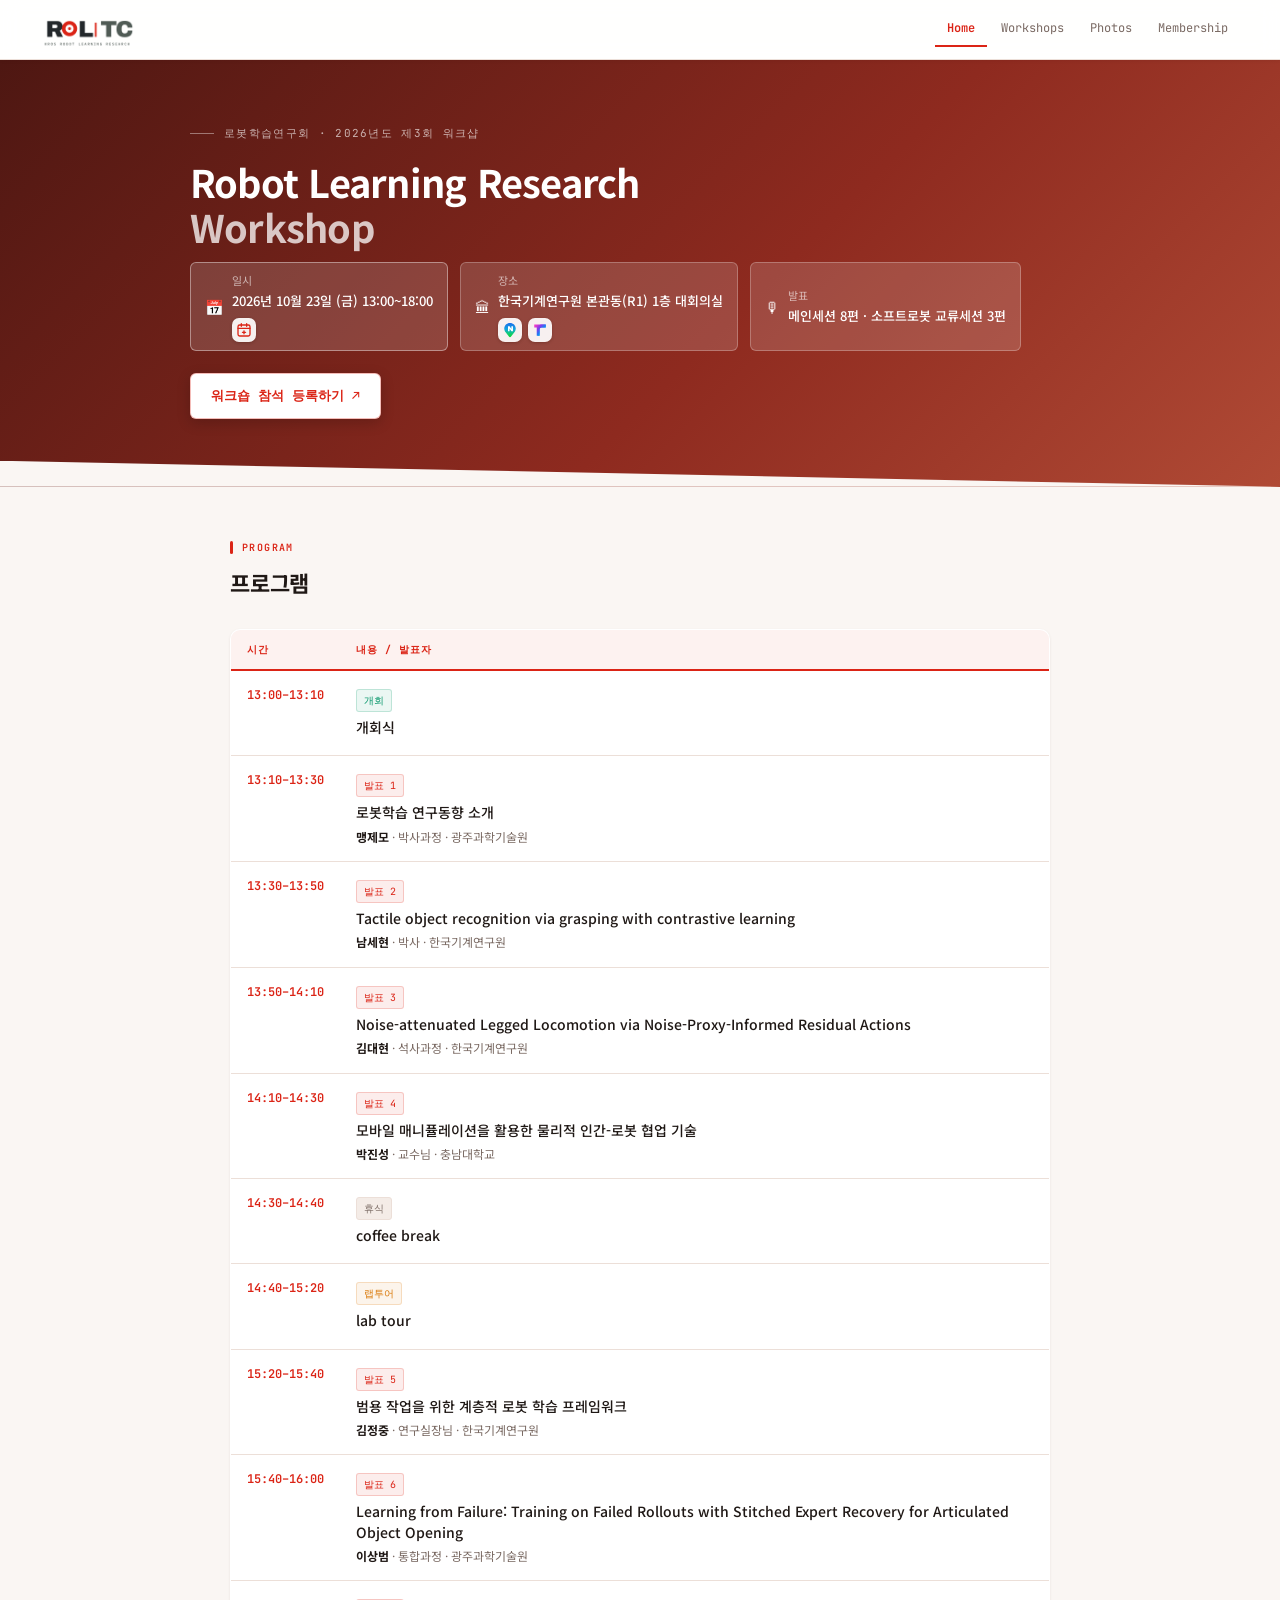
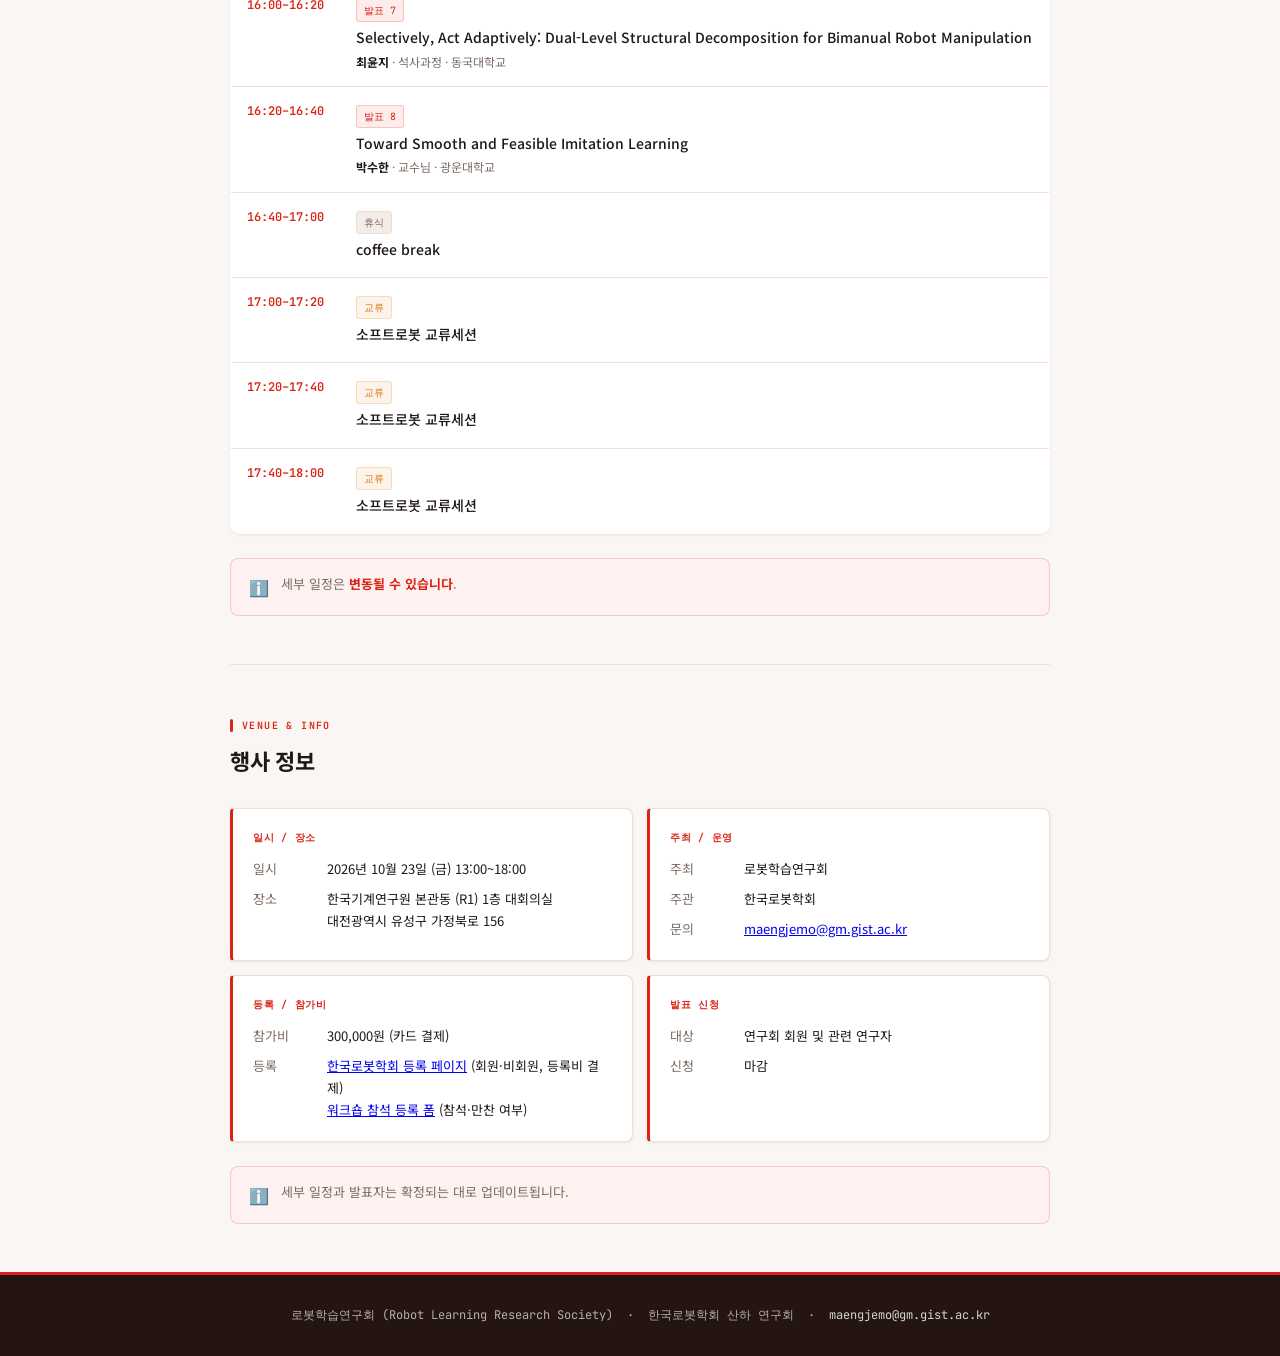
==== commit cca16bad: "영문 발표 제목도 한글 제목과 같은 글꼴로 표시 영문 제목만 기울이고 흐린 색으로 쓰던 규칙 때문에 coffee break·lab tour 같은 영문 순서 이름까지 발표 제목과 같" ====
--- a/index.html
+++ b/index.html
@@ -110,7 +110,7 @@
           <td class="time-cell">13:30–13:50</td>
           <td>
             <span class="type-badge badge-talk">발표 2</span>
-            <div class="talk-title"><em>Tactile object recognition via grasping with contrastive learning</em></div>
+            <div class="talk-title">Tactile object recognition via grasping with contrastive learning</div>
             <div class="talk-speaker"><strong>남세현</strong> · 박사 · 한국기계연구원</div>
           </td>
         </tr>
@@ -118,7 +118,7 @@
           <td class="time-cell">13:50–14:10</td>
           <td>
             <span class="type-badge badge-talk">발표 3</span>
-            <div class="talk-title"><em>Noise-attenuated Legged Locomotion via Noise-Proxy-Informed Residual Actions</em></div>
+            <div class="talk-title">Noise-attenuated Legged Locomotion via Noise-Proxy-Informed Residual Actions</div>
             <div class="talk-speaker"><strong>김대현</strong> · 석사과정 · 한국기계연구원</div>
           </td>
         </tr>
@@ -134,14 +134,14 @@
           <td class="time-cell">14:30–14:40</td>
           <td>
             <span class="type-badge badge-break">휴식</span>
-            <div class="talk-title"><em>coffee break</em></div>
+            <div class="talk-title">coffee break</div>
           </td>
         </tr>
         <tr>
           <td class="time-cell">14:40–15:20</td>
           <td>
             <span class="type-badge badge-discussion">랩투어</span>
-            <div class="talk-title"><em>lab tour</em></div>
+            <div class="talk-title">lab tour</div>
           </td>
         </tr>
         <tr>
@@ -156,7 +156,7 @@
           <td class="time-cell">15:40–16:00</td>
           <td>
             <span class="type-badge badge-talk">발표 6</span>
-            <div class="talk-title"><em>Learning from Failure: Training on Failed Rollouts with Stitched Expert Recovery for Articulated Object Opening</em></div>
+            <div class="talk-title">Learning from Failure: Training on Failed Rollouts with Stitched Expert Recovery for Articulated Object Opening</div>
             <div class="talk-speaker"><strong>이상범</strong> · 통합과정 · 광주과학기술원</div>
           </td>
         </tr>
@@ -164,7 +164,7 @@
           <td class="time-cell">16:00–16:20</td>
           <td>
             <span class="type-badge badge-talk">발표 7</span>
-            <div class="talk-title"><em>Selectively, Act Adaptively: Dual-Level Structural Decomposition for Bimanual Robot Manipulation</em></div>
+            <div class="talk-title">Selectively, Act Adaptively: Dual-Level Structural Decomposition for Bimanual Robot Manipulation</div>
             <div class="talk-speaker"><strong>최윤지</strong> · 석사과정 · 동국대학교</div>
           </td>
         </tr>
@@ -172,7 +172,7 @@
           <td class="time-cell">16:20–16:40</td>
           <td>
             <span class="type-badge badge-talk">발표 8</span>
-            <div class="talk-title"><em>Toward Smooth and Feasible Imitation Learning</em></div>
+            <div class="talk-title">Toward Smooth and Feasible Imitation Learning</div>
             <div class="talk-speaker"><strong>박수한</strong> · 교수님 · 광운대학교</div>
           </td>
         </tr>
@@ -180,7 +180,7 @@
           <td class="time-cell">16:40–17:00</td>
           <td>
             <span class="type-badge badge-break">휴식</span>
-            <div class="talk-title"><em>coffee break</em></div>
+            <div class="talk-title">coffee break</div>
           </td>
         </tr>
         <tr>
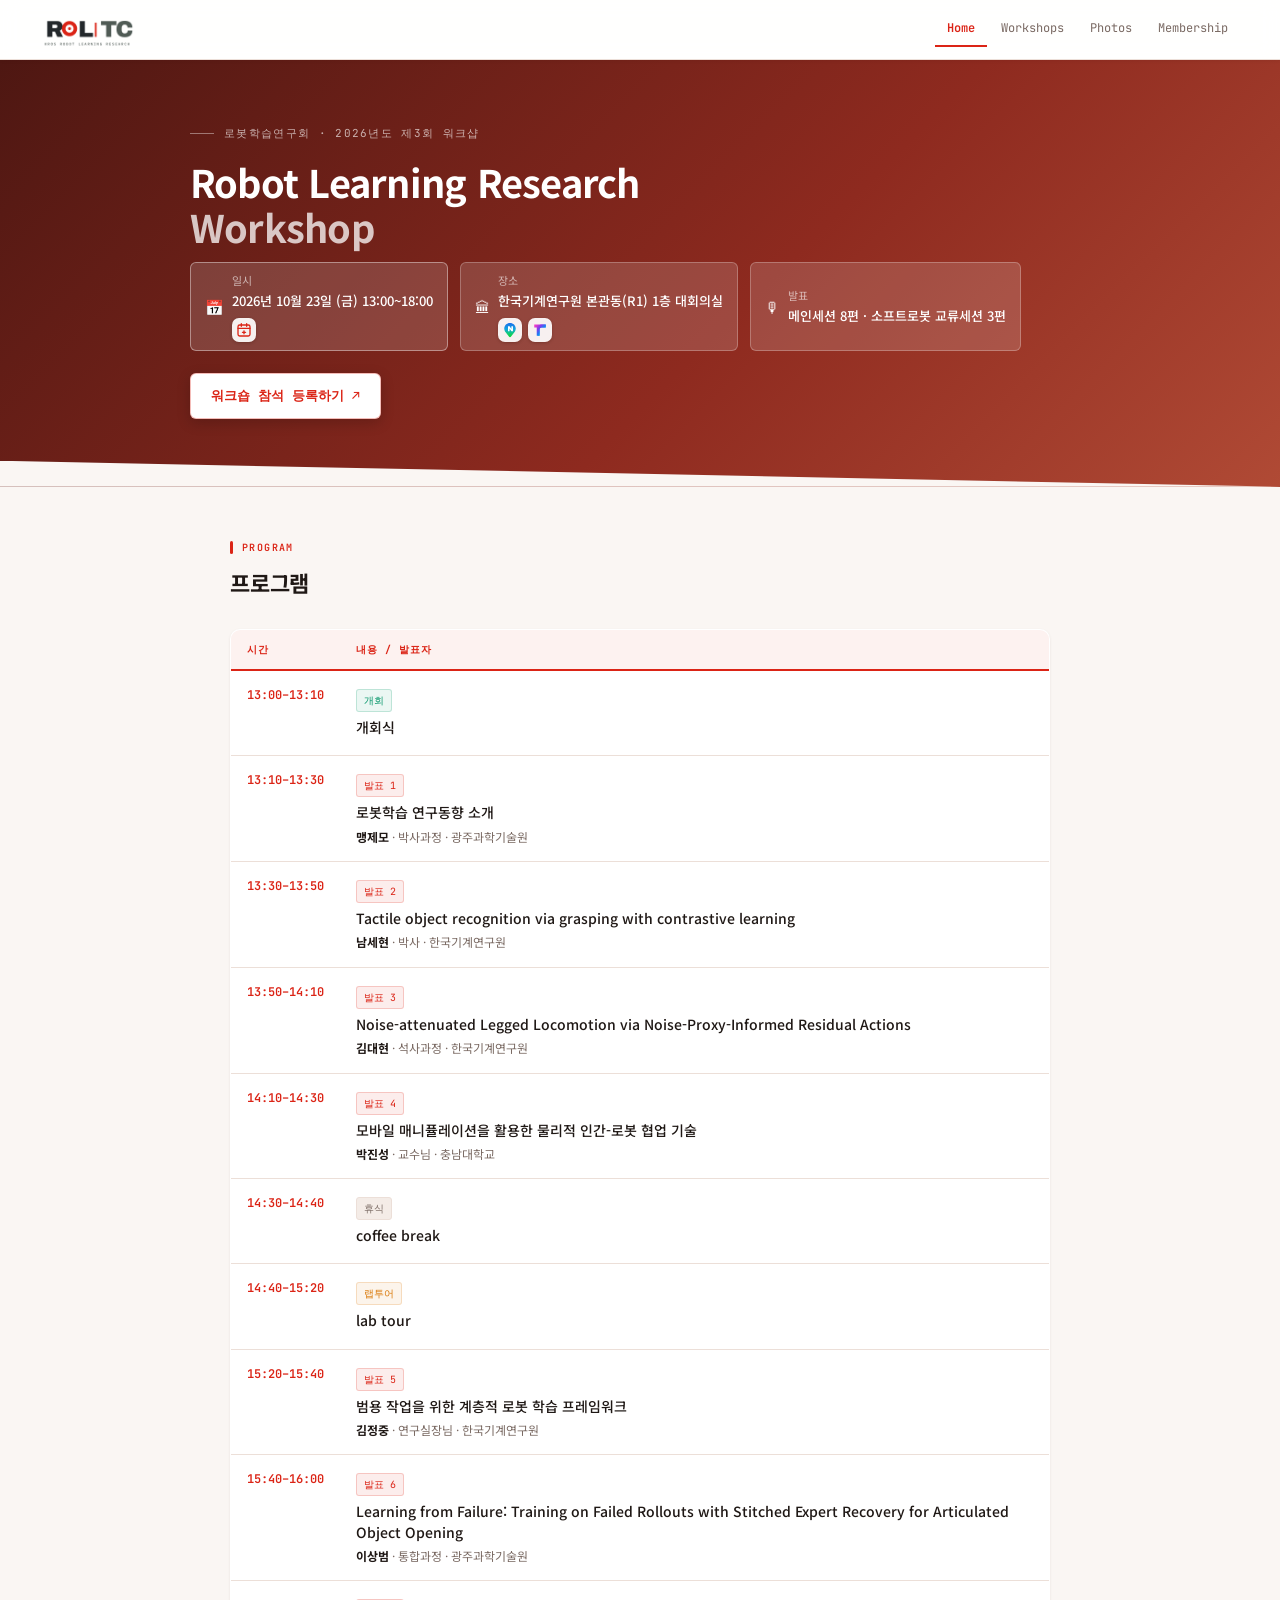
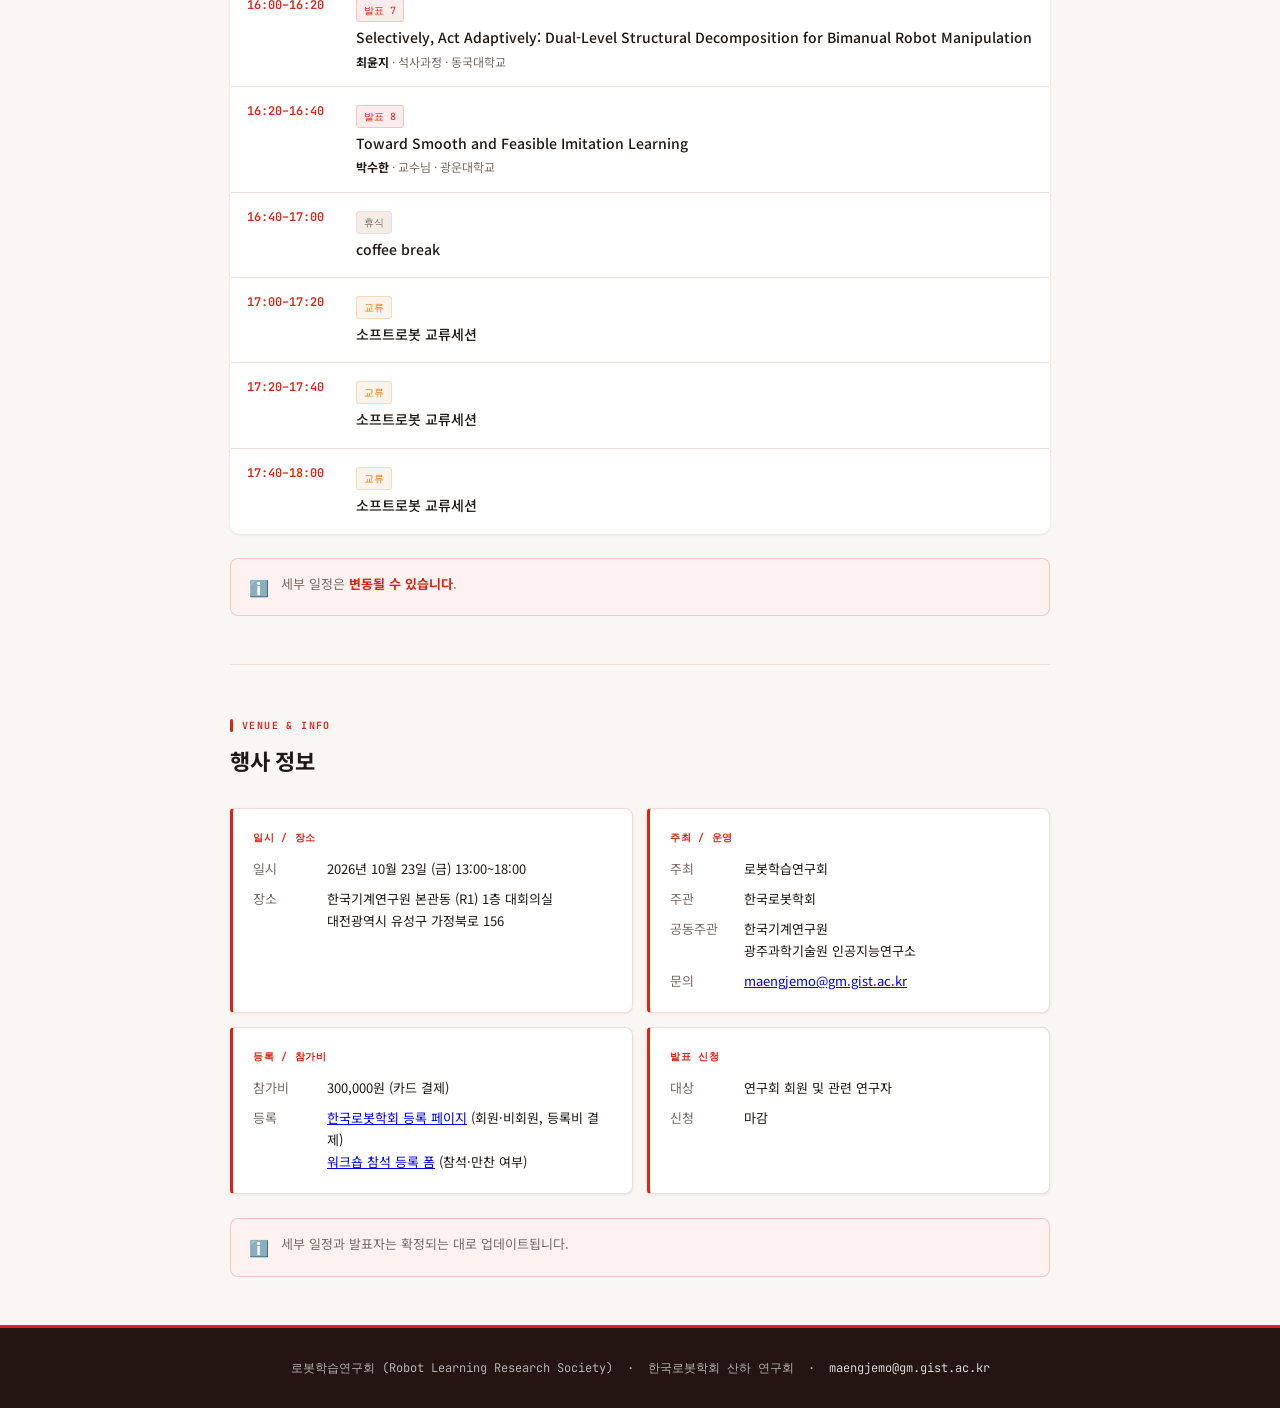
==== commit 62e21a0f: "제3회 행사 정보에 공동주관 추가 (한국기계연구원, 광주과학기술원 인공지능연구소) Co-Authored-By: Claude Opus 5.5 (1M context) <noreply@" ====
--- a/index.html
+++ b/index.html
@@ -241,6 +241,10 @@
           <span class="info-val">한국로봇학회</span>
         </div>
         <div class="info-row">
+          <span class="info-key">공동주관</span>
+          <span class="info-val">한국기계연구원<br>광주과학기술원 인공지능연구소</span>
+        </div>
+        <div class="info-row">
           <span class="info-key">문의</span>
           <span class="info-val"><a href="mailto:maengjemo@gm.gist.ac.kr">maengjemo@gm.gist.ac.kr</a></span>
         </div>
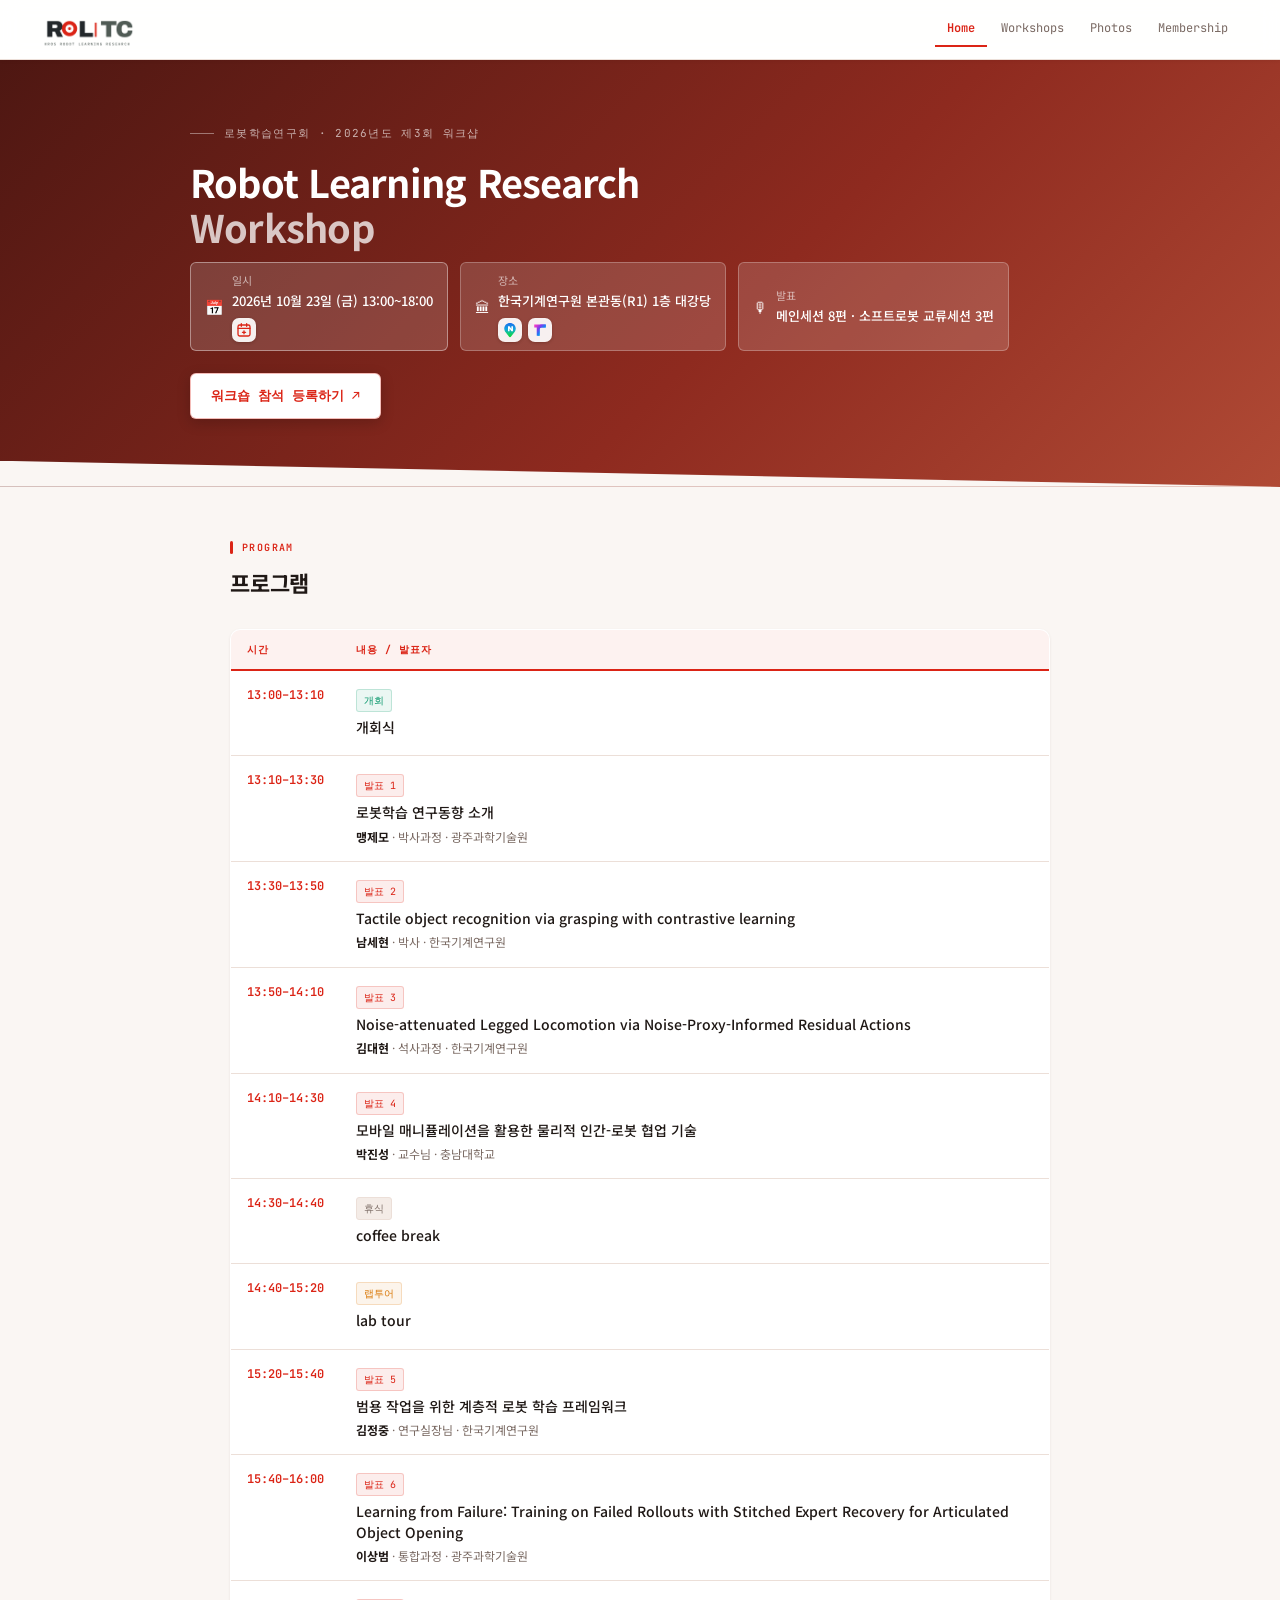
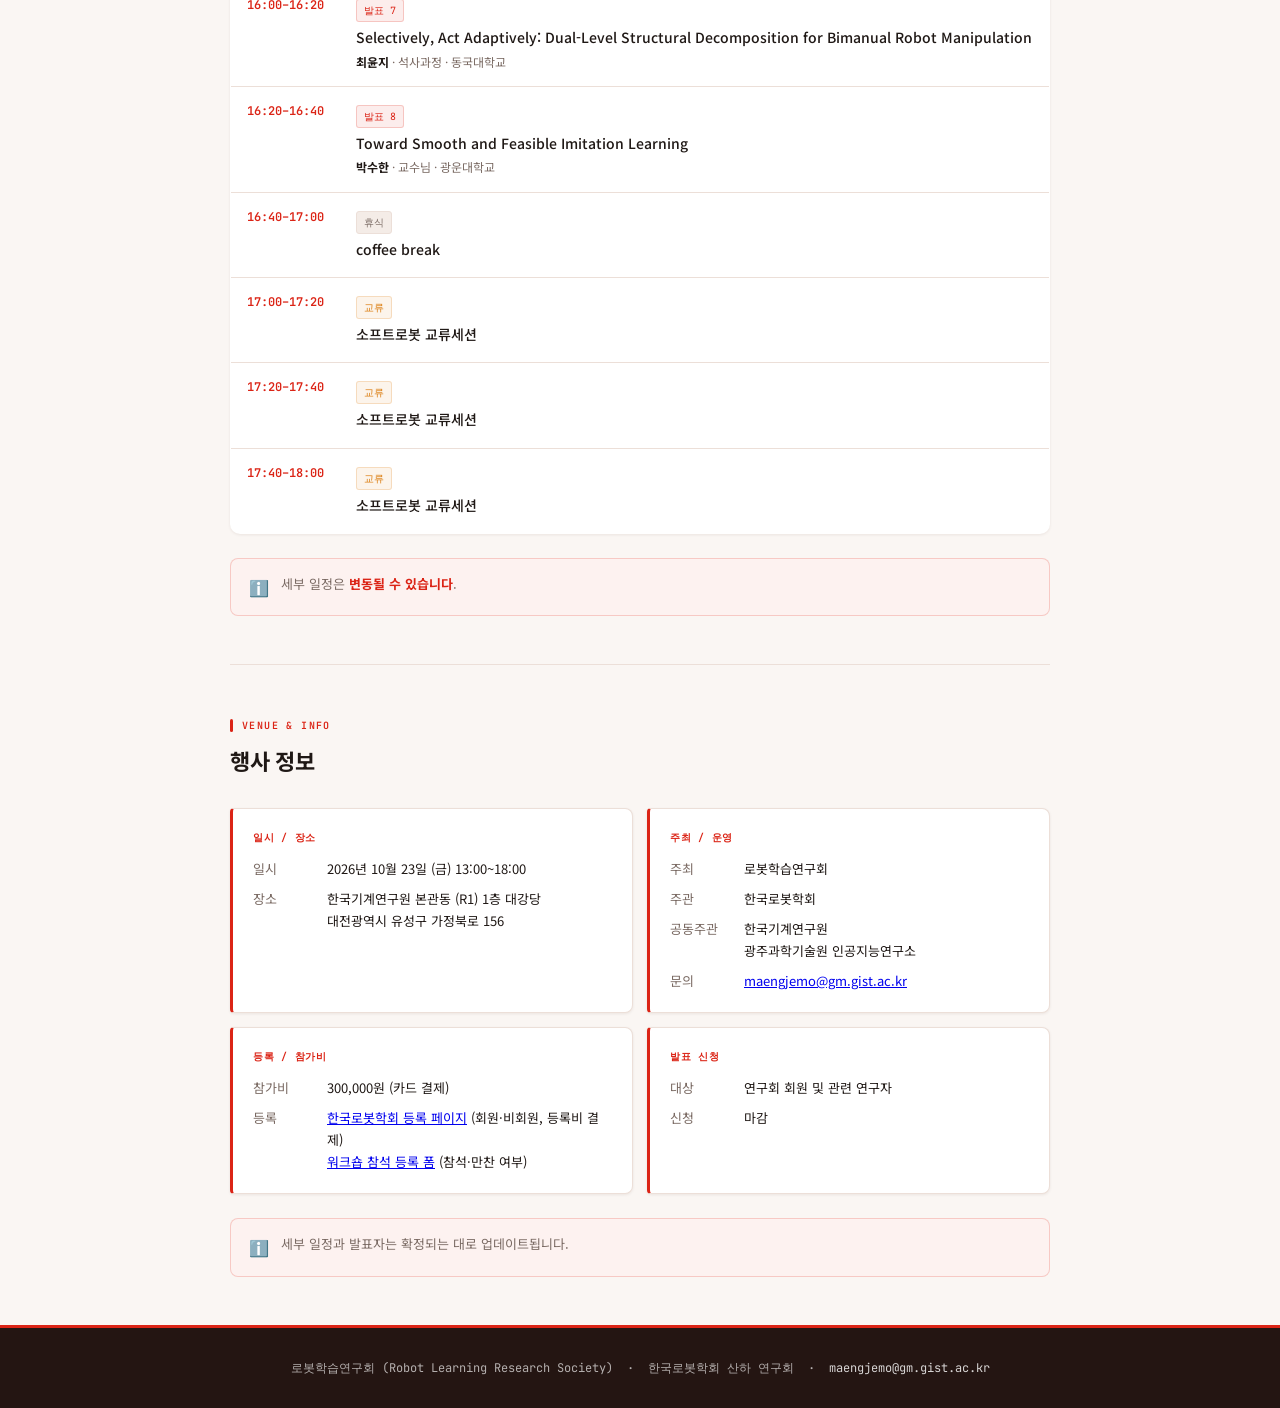
==== commit acc0f50d: "제3회 장소를 본관동(R1) 1층 대강당으로 변경 (대회의실 → 대강당) 히어로 장소 칩, 행사 정보, 일정 추가 링크(구글 캘린더·Outlook)의 location 값, even" ====
--- a/index.html
+++ b/index.html
@@ -38,9 +38,9 @@
             <div class="cal-add">
               <button type="button" class="chip-icon cal-add-btn" aria-haspopup="true" aria-expanded="false" title="일정 추가" aria-label="일정 추가"><img src="assets/icons/addcal.svg" alt="일정 추가" width="20" height="20"></button>
               <div class="cal-add-menu" hidden>
-                <a class="cal-add-item" href="https://outlook.live.com/calendar/0/deeplink/compose?path=/calendar/action/compose&amp;rru=addevent&amp;subject=2026%EB%85%84%20%EC%A0%9C%203%ED%9A%8C%20%EB%A1%9C%EB%B4%87%ED%95%99%EC%8A%B5%EC%97%B0%EA%B5%AC%ED%9A%8C%20%EC%9B%8C%ED%81%AC%EC%83%B5&amp;startdt=2026-10-23T13%3A00%3A00%2B09%3A00&amp;enddt=2026-10-23T18%3A00%3A00%2B09%3A00&amp;location=%ED%95%9C%EA%B5%AD%EA%B8%B0%EA%B3%84%EC%97%B0%EA%B5%AC%EC%9B%90%20%EB%B3%B8%EA%B4%80%EB%8F%99%20%28R1%29%201%EC%B8%B5%20%EB%8C%80%ED%9A%8C%EC%9D%98%EC%8B%A4%2C%20%EB%8C%80%EC%A0%84%EA%B4%91%EC%97%AD%EC%8B%9C%20%EC%9C%A0%EC%84%B1%EA%B5%AC%20%EA%B0%80%EC%A0%95%EB%B6%81%EB%A1%9C%20156&amp;body=https%3A%2F%2Fgist-ailab.github.io%2Frol-tc-kros%2F" target="_blank" rel="noopener"><img src="assets/icons/outlook.svg" alt="" width="20" height="20"><span class="cai-text"><span class="cai-label">Outlook (개인 계정)</span><span class="cai-desc">outlook.com · hotmail 계정</span></span></a>
-                <a class="cal-add-item" href="https://outlook.office.com/calendar/0/deeplink/compose?path=/calendar/action/compose&amp;rru=addevent&amp;subject=2026%EB%85%84%20%EC%A0%9C%203%ED%9A%8C%20%EB%A1%9C%EB%B4%87%ED%95%99%EC%8A%B5%EC%97%B0%EA%B5%AC%ED%9A%8C%20%EC%9B%8C%ED%81%AC%EC%83%B5&amp;startdt=2026-10-23T13%3A00%3A00%2B09%3A00&amp;enddt=2026-10-23T18%3A00%3A00%2B09%3A00&amp;location=%ED%95%9C%EA%B5%AD%EA%B8%B0%EA%B3%84%EC%97%B0%EA%B5%AC%EC%9B%90%20%EB%B3%B8%EA%B4%80%EB%8F%99%20%28R1%29%201%EC%B8%B5%20%EB%8C%80%ED%9A%8C%EC%9D%98%EC%8B%A4%2C%20%EB%8C%80%EC%A0%84%EA%B4%91%EC%97%AD%EC%8B%9C%20%EC%9C%A0%EC%84%B1%EA%B5%AC%20%EA%B0%80%EC%A0%95%EB%B6%81%EB%A1%9C%20156&amp;body=https%3A%2F%2Fgist-ailab.github.io%2Frol-tc-kros%2F" target="_blank" rel="noopener"><img src="assets/icons/outlook.svg" alt="" width="20" height="20"><span class="cai-text"><span class="cai-label">Outlook (회사·학교 계정)</span><span class="cai-desc">Microsoft 365 계정</span></span></a>
-                <a class="cal-add-item" href="https://calendar.google.com/calendar/render?action=TEMPLATE&amp;text=2026%EB%85%84%20%EC%A0%9C%203%ED%9A%8C%20%EB%A1%9C%EB%B4%87%ED%95%99%EC%8A%B5%EC%97%B0%EA%B5%AC%ED%9A%8C%20%EC%9B%8C%ED%81%AC%EC%83%B5&amp;dates=20261023T040000Z/20261023T090000Z&amp;details=2026%EB%85%84%20%EC%A0%9C%203%ED%9A%8C%20%EB%A1%9C%EB%B4%87%ED%95%99%EC%8A%B5%EC%97%B0%EA%B5%AC%ED%9A%8C%20%EC%9B%8C%ED%81%AC%EC%83%B5&amp;location=%ED%95%9C%EA%B5%AD%EA%B8%B0%EA%B3%84%EC%97%B0%EA%B5%AC%EC%9B%90%20%EB%B3%B8%EA%B4%80%EB%8F%99%20%28R1%29%201%EC%B8%B5%20%EB%8C%80%ED%9A%8C%EC%9D%98%EC%8B%A4%2C%20%EB%8C%80%EC%A0%84%EA%B4%91%EC%97%AD%EC%8B%9C%20%EC%9C%A0%EC%84%B1%EA%B5%AC%20%EA%B0%80%EC%A0%95%EB%B6%81%EB%A1%9C%20156" target="_blank" rel="noopener"><img src="assets/icons/gcal.svg" alt="" width="20" height="20"><span class="cai-text"><span class="cai-label">구글 캘린더</span><span class="cai-desc">Google 계정</span></span></a>
+                <a class="cal-add-item" href="https://outlook.live.com/calendar/0/deeplink/compose?path=/calendar/action/compose&amp;rru=addevent&amp;subject=2026%EB%85%84%20%EC%A0%9C%203%ED%9A%8C%20%EB%A1%9C%EB%B4%87%ED%95%99%EC%8A%B5%EC%97%B0%EA%B5%AC%ED%9A%8C%20%EC%9B%8C%ED%81%AC%EC%83%B5&amp;startdt=2026-10-23T13%3A00%3A00%2B09%3A00&amp;enddt=2026-10-23T18%3A00%3A00%2B09%3A00&amp;location=%ED%95%9C%EA%B5%AD%EA%B8%B0%EA%B3%84%EC%97%B0%EA%B5%AC%EC%9B%90%20%EB%B3%B8%EA%B4%80%EB%8F%99%20%28R1%29%201%EC%B8%B5%20%EB%8C%80%EA%B0%95%EB%8B%B9%2C%20%EB%8C%80%EC%A0%84%EA%B4%91%EC%97%AD%EC%8B%9C%20%EC%9C%A0%EC%84%B1%EA%B5%AC%20%EA%B0%80%EC%A0%95%EB%B6%81%EB%A1%9C%20156&amp;body=https%3A%2F%2Fgist-ailab.github.io%2Frol-tc-kros%2F" target="_blank" rel="noopener"><img src="assets/icons/outlook.svg" alt="" width="20" height="20"><span class="cai-text"><span class="cai-label">Outlook (개인 계정)</span><span class="cai-desc">outlook.com · hotmail 계정</span></span></a>
+                <a class="cal-add-item" href="https://outlook.office.com/calendar/0/deeplink/compose?path=/calendar/action/compose&amp;rru=addevent&amp;subject=2026%EB%85%84%20%EC%A0%9C%203%ED%9A%8C%20%EB%A1%9C%EB%B4%87%ED%95%99%EC%8A%B5%EC%97%B0%EA%B5%AC%ED%9A%8C%20%EC%9B%8C%ED%81%AC%EC%83%B5&amp;startdt=2026-10-23T13%3A00%3A00%2B09%3A00&amp;enddt=2026-10-23T18%3A00%3A00%2B09%3A00&amp;location=%ED%95%9C%EA%B5%AD%EA%B8%B0%EA%B3%84%EC%97%B0%EA%B5%AC%EC%9B%90%20%EB%B3%B8%EA%B4%80%EB%8F%99%20%28R1%29%201%EC%B8%B5%20%EB%8C%80%EA%B0%95%EB%8B%B9%2C%20%EB%8C%80%EC%A0%84%EA%B4%91%EC%97%AD%EC%8B%9C%20%EC%9C%A0%EC%84%B1%EA%B5%AC%20%EA%B0%80%EC%A0%95%EB%B6%81%EB%A1%9C%20156&amp;body=https%3A%2F%2Fgist-ailab.github.io%2Frol-tc-kros%2F" target="_blank" rel="noopener"><img src="assets/icons/outlook.svg" alt="" width="20" height="20"><span class="cai-text"><span class="cai-label">Outlook (회사·학교 계정)</span><span class="cai-desc">Microsoft 365 계정</span></span></a>
+                <a class="cal-add-item" href="https://calendar.google.com/calendar/render?action=TEMPLATE&amp;text=2026%EB%85%84%20%EC%A0%9C%203%ED%9A%8C%20%EB%A1%9C%EB%B4%87%ED%95%99%EC%8A%B5%EC%97%B0%EA%B5%AC%ED%9A%8C%20%EC%9B%8C%ED%81%AC%EC%83%B5&amp;dates=20261023T040000Z/20261023T090000Z&amp;details=2026%EB%85%84%20%EC%A0%9C%203%ED%9A%8C%20%EB%A1%9C%EB%B4%87%ED%95%99%EC%8A%B5%EC%97%B0%EA%B5%AC%ED%9A%8C%20%EC%9B%8C%ED%81%AC%EC%83%B5&amp;location=%ED%95%9C%EA%B5%AD%EA%B8%B0%EA%B3%84%EC%97%B0%EA%B5%AC%EC%9B%90%20%EB%B3%B8%EA%B4%80%EB%8F%99%20%28R1%29%201%EC%B8%B5%20%EB%8C%80%EA%B0%95%EB%8B%B9%2C%20%EB%8C%80%EC%A0%84%EA%B4%91%EC%97%AD%EC%8B%9C%20%EC%9C%A0%EC%84%B1%EA%B5%AC%20%EA%B0%80%EC%A0%95%EB%B6%81%EB%A1%9C%20156" target="_blank" rel="noopener"><img src="assets/icons/gcal.svg" alt="" width="20" height="20"><span class="cai-text"><span class="cai-label">구글 캘린더</span><span class="cai-desc">Google 계정</span></span></a>
                 <a class="cal-add-item" href="events/2026-3rd.ics" download><svg viewBox="0 0 24 24" fill="none" stroke="#7a6a63" stroke-width="2" stroke-linecap="round" stroke-linejoin="round" aria-hidden="true"><path d="M14 3H7a2 2 0 0 0-2 2v14a2 2 0 0 0 2 2h10a2 2 0 0 0 2-2V8z"/><path d="M14 3v5h5M9 13h6M9 17h4"/></svg><span class="cai-text"><span class="cai-label">일정 파일 (.ics)</span><span class="cai-desc">데스크톱 Outlook · 애플 캘린더</span></span></a>
                 <div class="cal-add-note">해당 계정으로 로그인되어 있어야 일정이 바로 추가됩니다.</div>
               </div>
@@ -52,7 +52,7 @@
         <span class="icon">🏛</span>
         <div>
           <span class="label">장소</span>
-          <span class="value">한국기계연구원 본관동(R1) 1층 대회의실</span>
+          <span class="value">한국기계연구원 본관동(R1) 1층 대강당</span>
           <div class="chip-actions">
             <a class="chip-icon" href="https://naver.me/5apTqDJJ" target="_blank" rel="noopener" title="네이버지도에서 보기" aria-label="네이버지도에서 보기"><img src="assets/icons/navermap.svg" alt="네이버지도"></a>
             <!-- tmap:// 링크는 TMAP 앱이 설치된 모바일에서만 열립니다. 목적지 좌표는 네이버 장소 11642652(한국기계연구원, naver.me/5apTqDJJ) 기준입니다. -->
@@ -227,7 +227,7 @@
         </div>
         <div class="info-row">
           <span class="info-key">장소</span>
-          <span class="info-val">한국기계연구원 본관동 (R1) 1층 대회의실<br>대전광역시 유성구 가정북로 156</span>
+          <span class="info-val">한국기계연구원 본관동 (R1) 1층 대강당<br>대전광역시 유성구 가정북로 156</span>
         </div>
       </div>
       <div class="info-box">
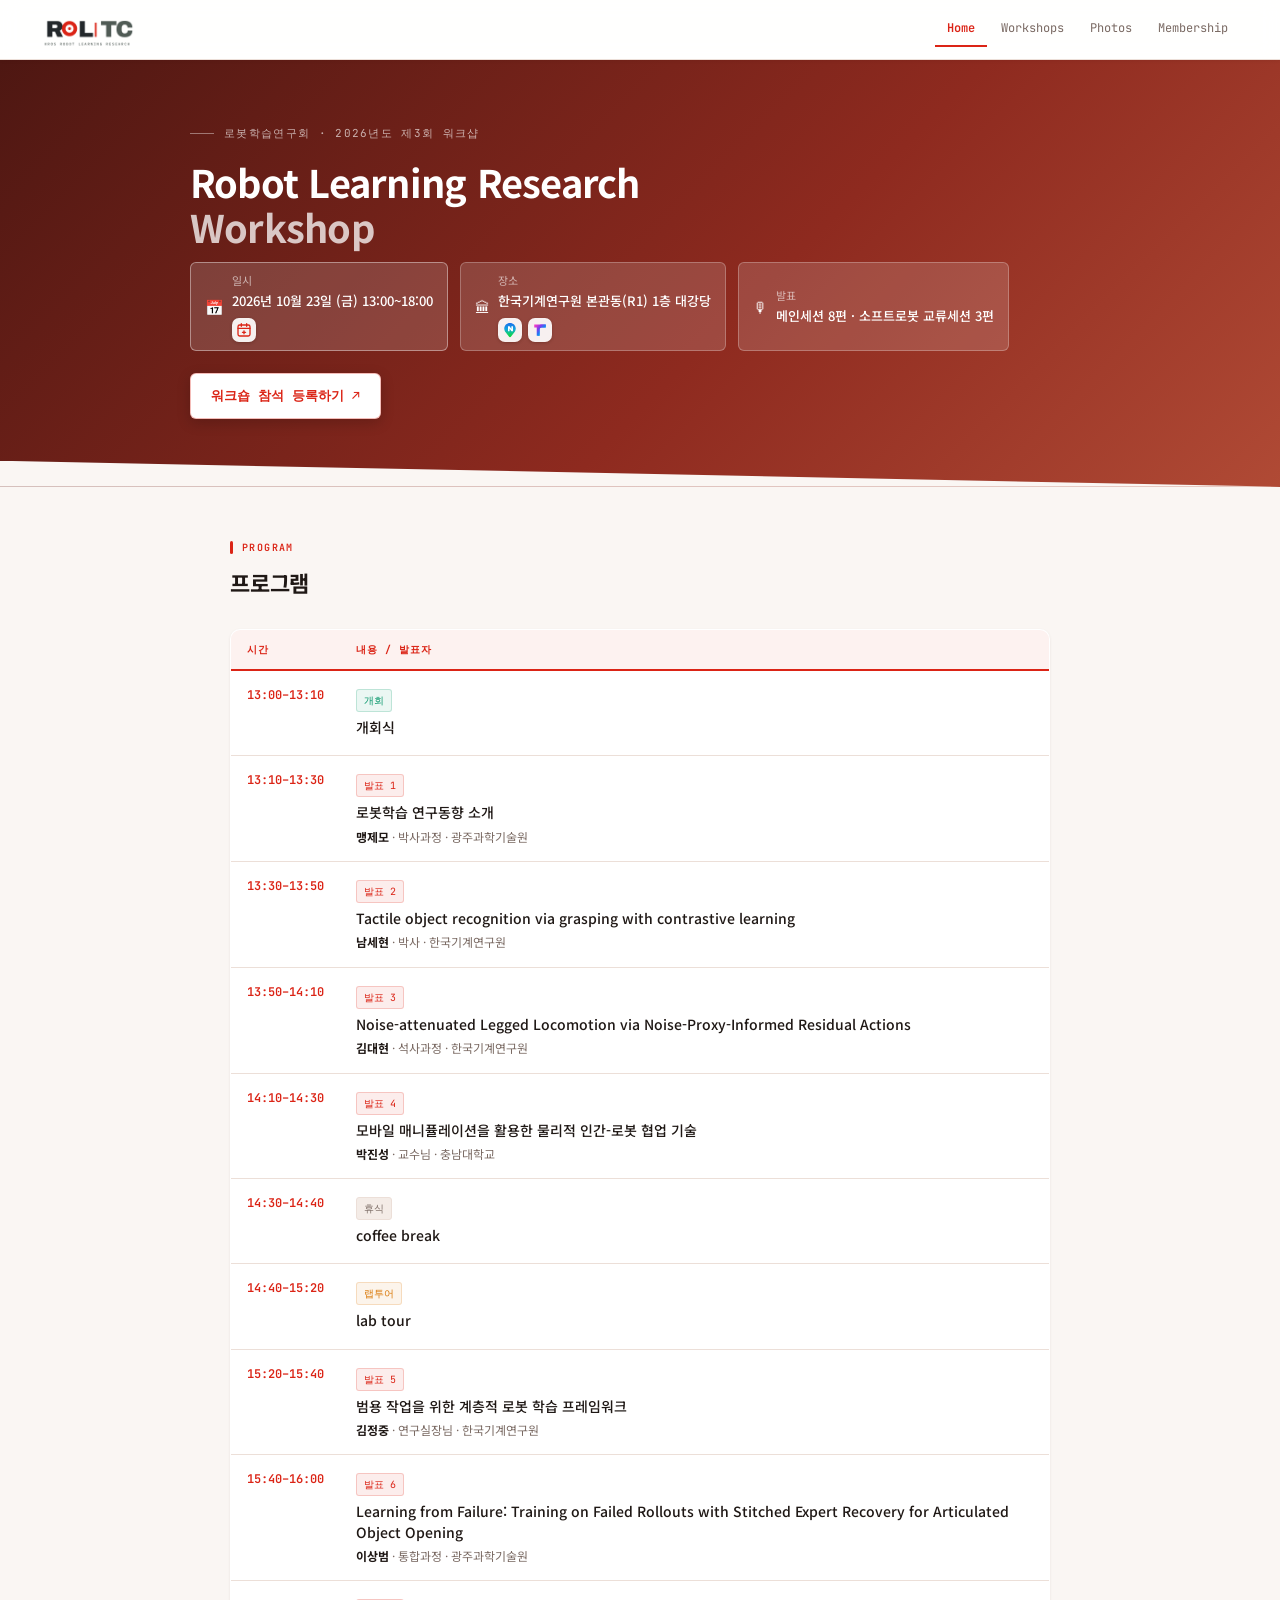
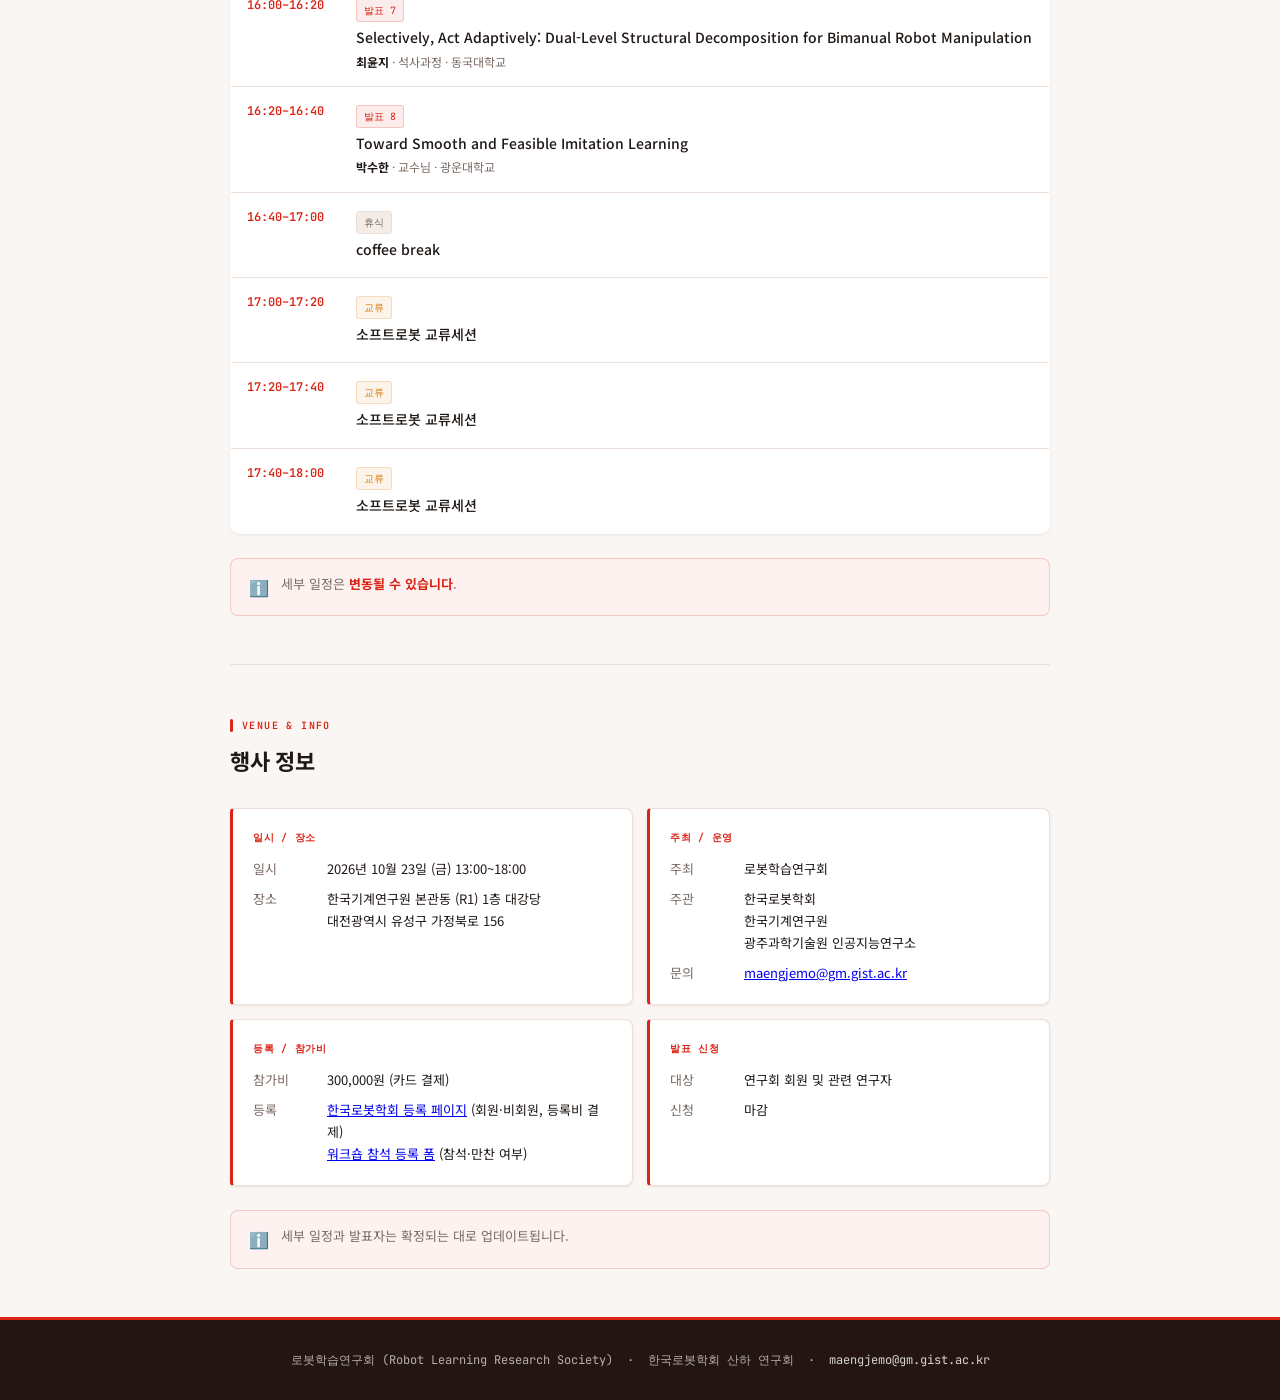
==== commit 051a644e: "주관 표기 통합: 한국로봇학회·한국기계연구원·광주과학기술원 인공지능연구소 (공동주관 줄 제거) Co-Authored-By: Claude Opus 5.5 (1M context) <n" ====
--- a/index.html
+++ b/index.html
@@ -238,11 +238,7 @@
         </div>
         <div class="info-row">
           <span class="info-key">주관</span>
-          <span class="info-val">한국로봇학회</span>
-        </div>
-        <div class="info-row">
-          <span class="info-key">공동주관</span>
-          <span class="info-val">한국기계연구원<br>광주과학기술원 인공지능연구소</span>
+          <span class="info-val">한국로봇학회<br>한국기계연구원<br>광주과학기술원 인공지능연구소</span>
         </div>
         <div class="info-row">
           <span class="info-key">문의</span>
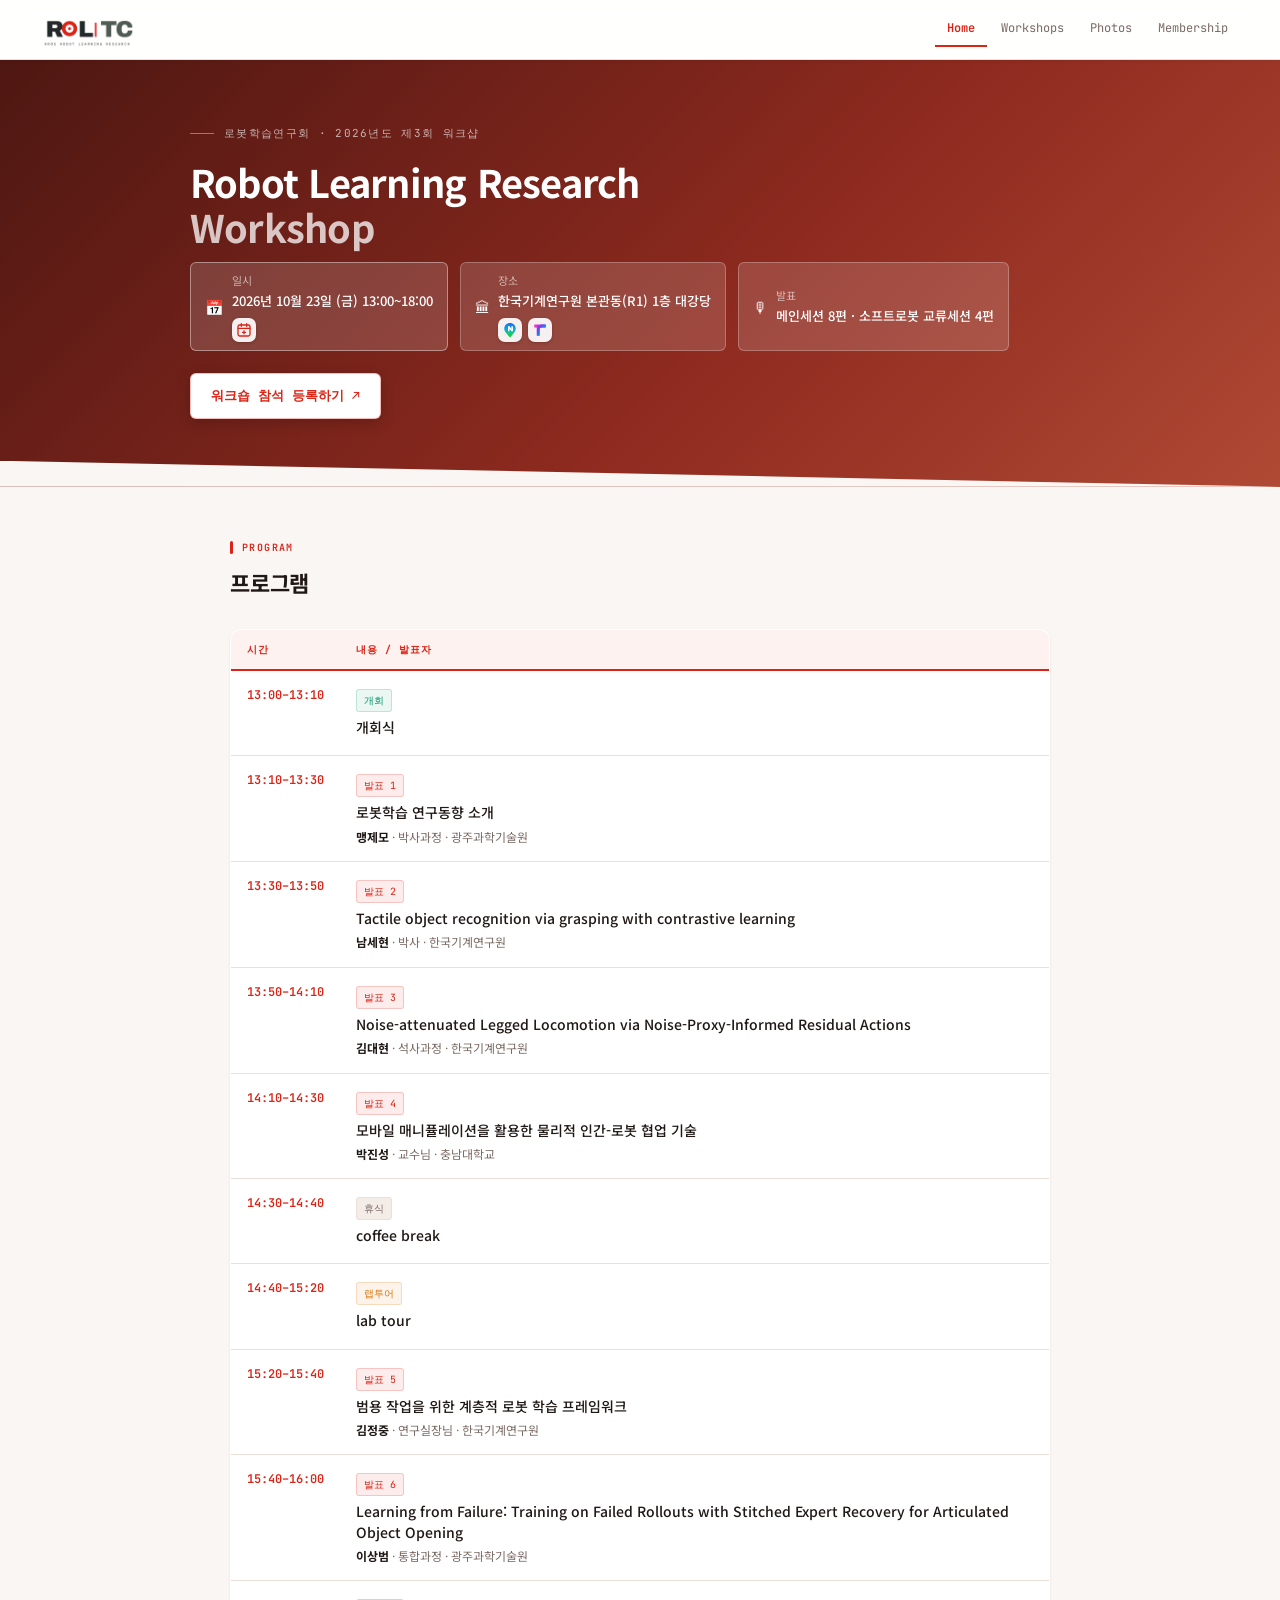
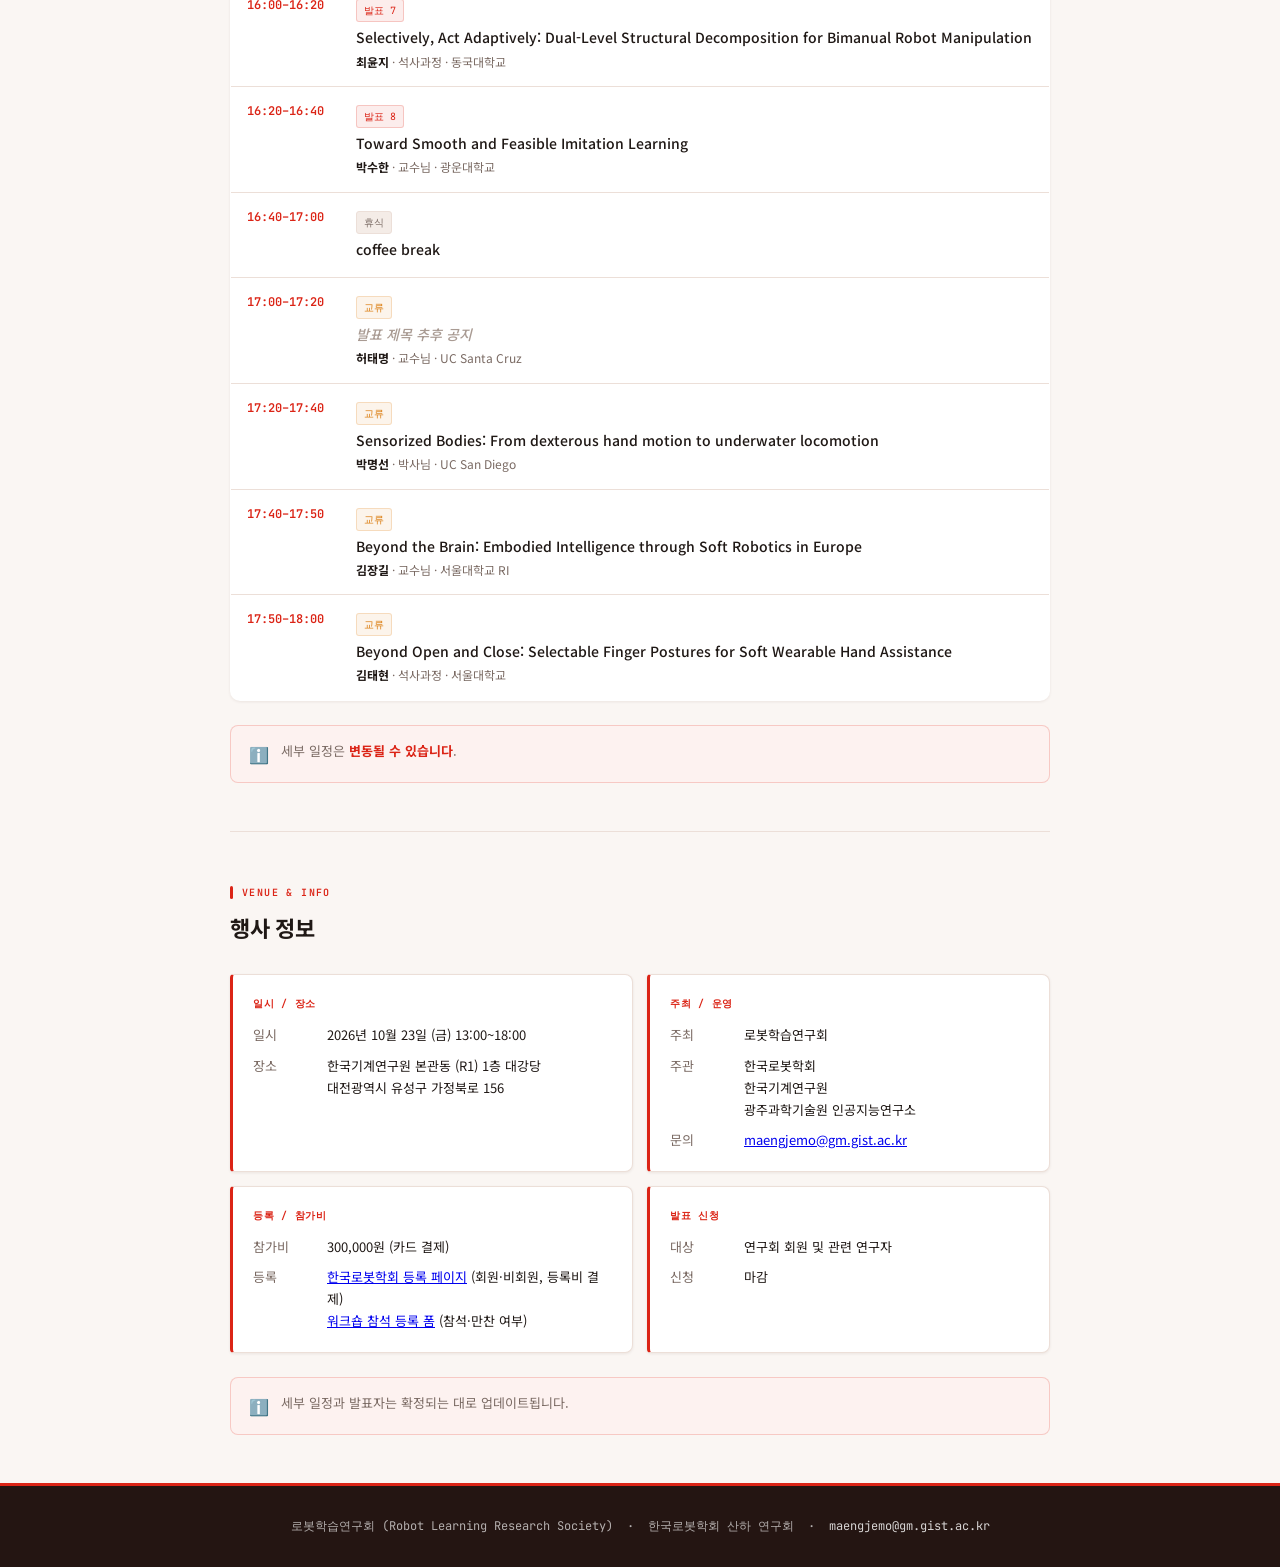
==== commit 9ee2edba: "제3회 소프트로봇 교류세션 발표 4건 추가 + 시간표 세션 열 지원 - 17:00 허태명 교수님(UC Santa Cruz, 제목 미정), 17:20 박명선 박사님(UC San Di" ====
--- a/index.html
+++ b/index.html
@@ -65,7 +65,7 @@
         <div>
           <span class="label">발표</span>
           <!-- timetable:talkcount:begin -->
-          <span class="value">메인세션 8편 · 소프트로봇 교류세션 3편</span>
+          <span class="value">메인세션 8편 · 소프트로봇 교류세션 4편</span>
           <!-- timetable:talkcount:end -->
         </div>
       </div>
@@ -187,21 +187,32 @@
           <td class="time-cell">17:00–17:20</td>
           <td>
             <span class="type-badge badge-discussion">교류</span>
-            <div class="talk-title">소프트로봇 교류세션</div>
+            <div class="talk-title tbd">발표 제목 추후 공지</div>
+            <div class="talk-speaker"><strong>허태명</strong> · 교수님 · UC Santa Cruz</div>
           </td>
         </tr>
         <tr>
           <td class="time-cell">17:20–17:40</td>
           <td>
             <span class="type-badge badge-discussion">교류</span>
-            <div class="talk-title">소프트로봇 교류세션</div>
-          </td>
-        </tr>
-        <tr>
-          <td class="time-cell">17:40–18:00</td>
-          <td>
-            <span class="type-badge badge-discussion">교류</span>
-            <div class="talk-title">소프트로봇 교류세션</div>
+            <div class="talk-title">Sensorized Bodies: From dexterous hand motion to underwater locomotion</div>
+            <div class="talk-speaker"><strong>박명선</strong> · 박사님 · UC San Diego</div>
+          </td>
+        </tr>
+        <tr>
+          <td class="time-cell">17:40–17:50</td>
+          <td>
+            <span class="type-badge badge-discussion">교류</span>
+            <div class="talk-title">Beyond the Brain: Embodied Intelligence through Soft Robotics in Europe</div>
+            <div class="talk-speaker"><strong>김장길</strong> · 교수님 · 서울대학교 RI</div>
+          </td>
+        </tr>
+        <tr>
+          <td class="time-cell">17:50–18:00</td>
+          <td>
+            <span class="type-badge badge-discussion">교류</span>
+            <div class="talk-title">Beyond Open and Close: Selectable Finger Postures for Soft Wearable Hand Assistance</div>
+            <div class="talk-speaker"><strong>김태현</strong> · 석사과정 · 서울대학교</div>
           </td>
         </tr>
         <!-- timetable:program:end -->
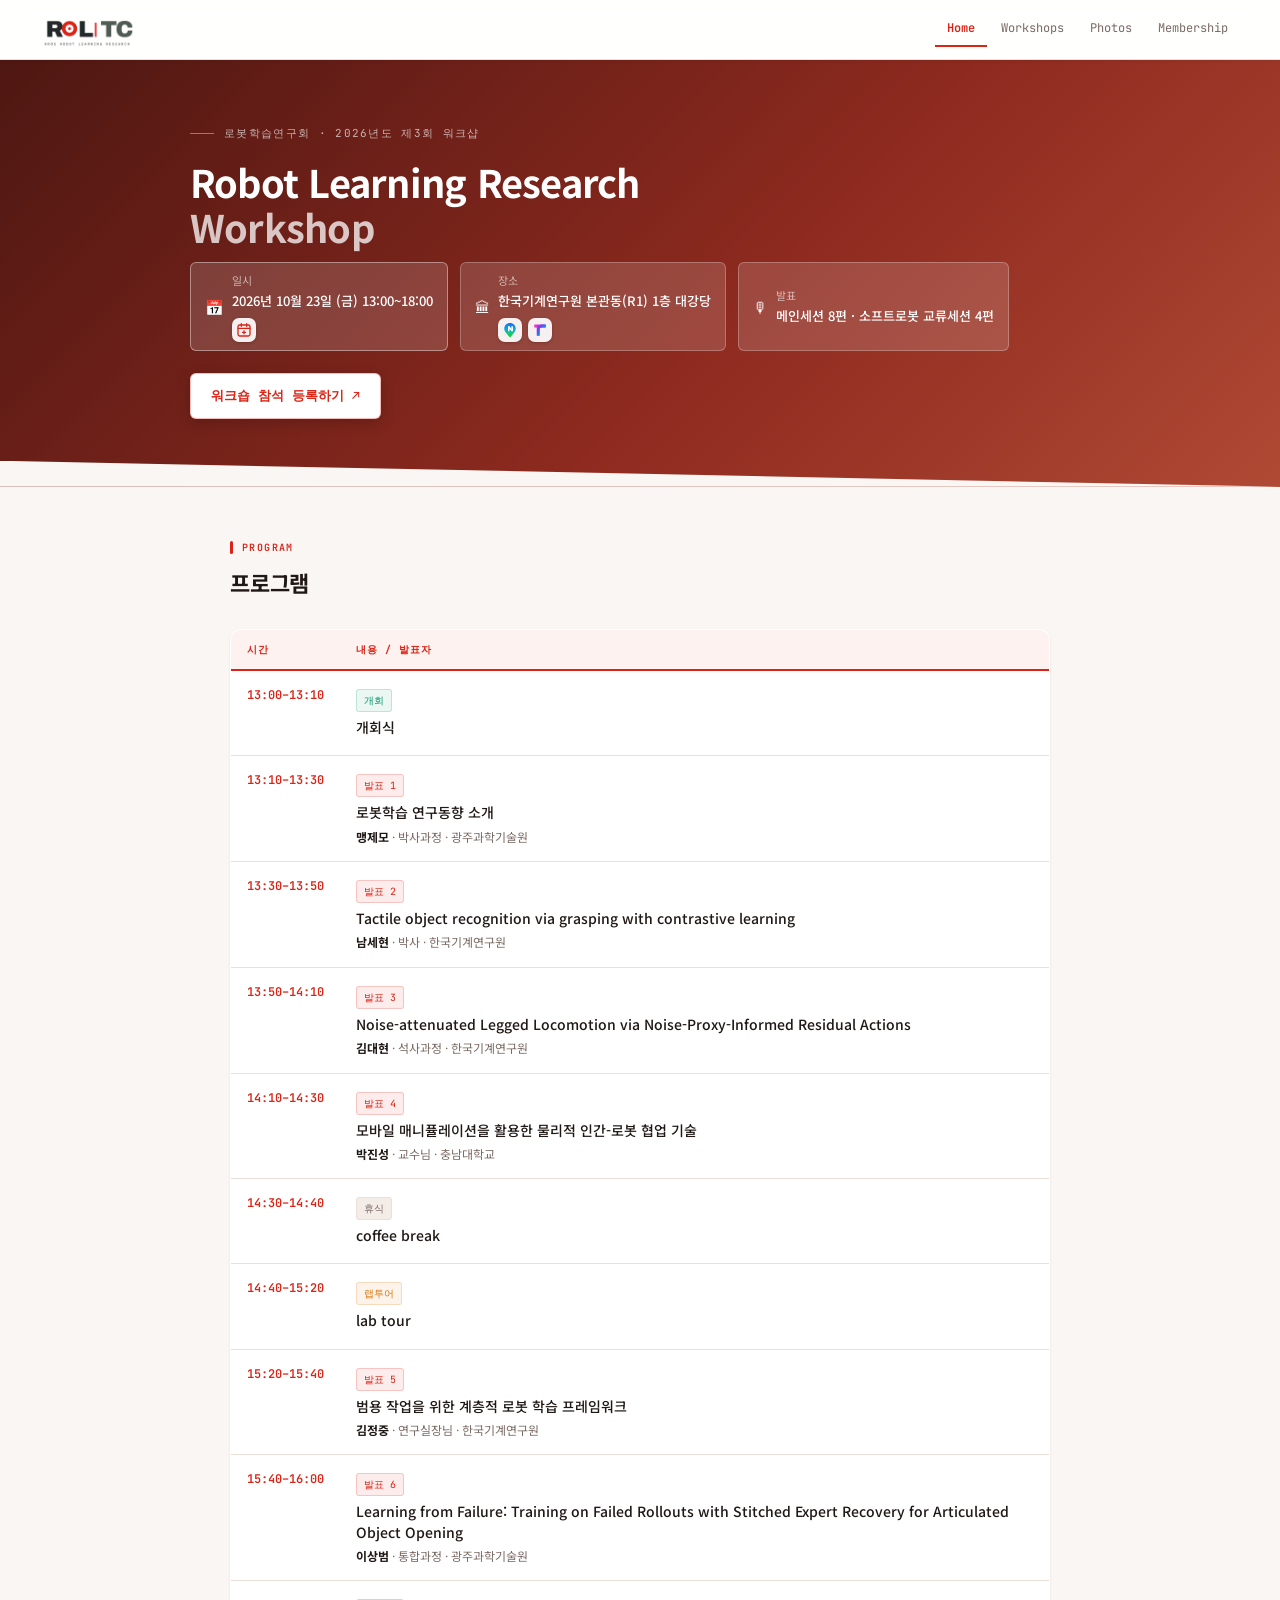
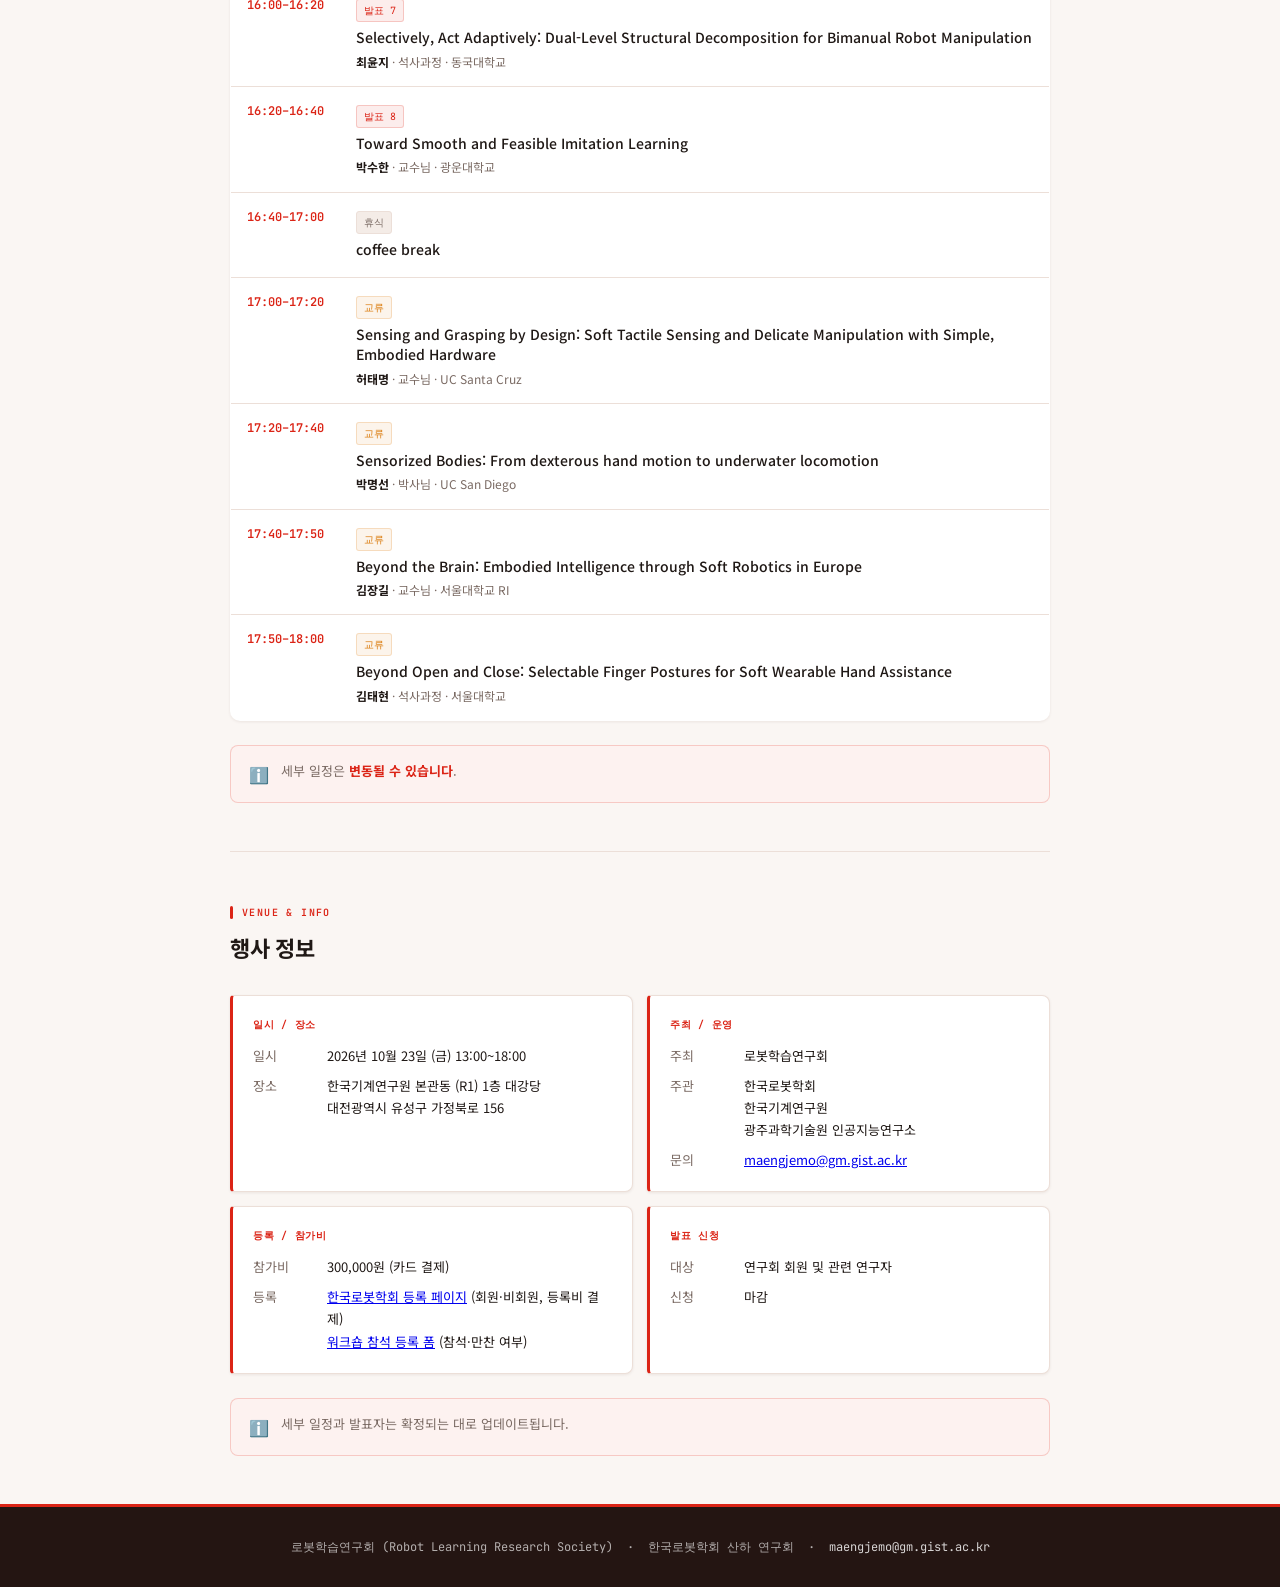
==== commit 61e923ff: "제3회 교류세션 허태명 교수 발표 제목 반영 Co-Authored-By: Claude Opus 5.5 (1M context) <noreply@anthropic.com> Claude" ====
--- a/index.html
+++ b/index.html
@@ -187,7 +187,7 @@
           <td class="time-cell">17:00–17:20</td>
           <td>
             <span class="type-badge badge-discussion">교류</span>
-            <div class="talk-title tbd">발표 제목 추후 공지</div>
+            <div class="talk-title">Sensing and Grasping by Design: Soft Tactile Sensing and Delicate Manipulation with Simple, Embodied Hardware</div>
             <div class="talk-speaker"><strong>허태명</strong> · 교수님 · UC Santa Cruz</div>
           </td>
         </tr>
